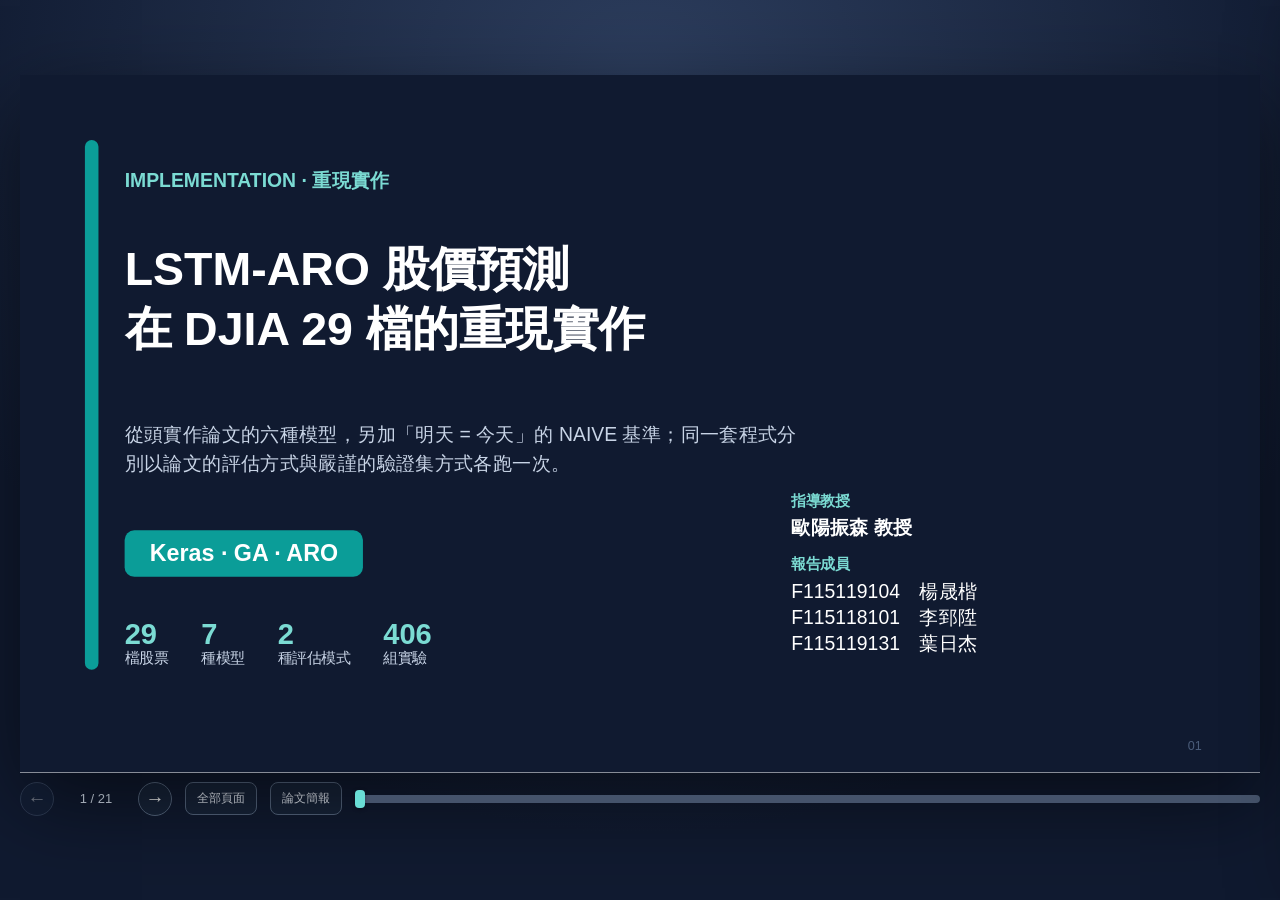
==== docs/implementation.html @ 8b48e70e "Add implementation documentation and link to results in index page - Created a new HTML file for the" ====
<!doctype html>
<html lang="zh-Hant">
<head>
  <meta charset="utf-8">
  <meta name="viewport" content="width=device-width, initial-scale=1">
  <meta name="theme-color" content="#101a30">
  <meta name="description" content="LSTM-ARO 論文在 DJIA 29 檔股票上的重現實作：程式、模型、兩種評估模式與結果。">
  <title>LSTM × ARO｜重現實作</title>
  <link rel="stylesheet" href="styles.css">
  <link rel="stylesheet" href="layout.css">
  <link rel="stylesheet" href="native-slides.css">
  <link rel="stylesheet" href="impl.css">
</head>
<body>
  <main class="workspace">
    <div class="presentation">
      <div class="slide-frame" id="slideFrame" tabindex="-1">
        <div id="slide" class="slide" role="group" aria-roledescription="投影片" aria-live="polite"></div>
        <div class="slide-loading" id="loading">載入簡報中…</div>
      </div>
      <div class="toolbar">
        <div class="pager"><button id="prevBtn" aria-label="上一頁" title="上一頁（←）">←</button><span id="pageLabel">1 / 21</span><button id="nextBtn" aria-label="下一頁" title="下一頁（→）">→</button><button id="overviewBtn" class="overview-trigger" type="button" title="顯示所有頁面">全部頁面</button><a class="overview-trigger" href="index.html" title="回到論文簡報" style="text-decoration:none">論文簡報</a></div>
        <div class="progress" id="progressTrack" role="slider" tabindex="0" aria-label="選擇投影片" aria-valuemin="1" aria-valuemax="21" aria-valuenow="1" title="點擊跳到指定頁面"><div id="progressBar"></div><span id="progressThumb"></span></div>
      </div>
    </div>
  </main>
  <div id="overlay" class="overlay" hidden></div>
  <aside id="drawer" class="drawer" aria-label="延伸教材" aria-hidden="true">
    <div class="drawer-head"><div><span class="eyebrow">LEARNING LAB</span><h2 id="drawerTitle">延伸教材</h2></div><button id="closeDrawer" aria-label="關閉延伸教材">×</button></div>
    <div class="drawer-tabs" role="tablist"><button data-tab="explain" class="active" role="tab" aria-selected="true">概念拆解</button><button data-tab="code" role="tab" aria-selected="false">程式碼</button><button data-tab="widget" role="tab" aria-selected="false">動態演算</button><button data-tab="source" role="tab" aria-selected="false">來源</button></div>
    <div id="drawerBody" class="drawer-body"></div>
  </aside>
  <div id="overview" class="overview" hidden><div class="overview-panel"><div class="overview-head"><h2>全部 21 頁</h2><button id="closeOverview" aria-label="關閉頁面總覽">×</button></div><div id="overviewGrid" class="overview-grid"></div></div></div>
  <script src="impl-code.js" defer></script>
  <script src="impl-glossary.js" defer></script>
  <script src="impl.js" defer></script>
</body>
</html>
---- docs/styles.css ----
:root{font-family:"Microsoft JhengHei","Noto Sans TC",Arial,sans-serif;color:#101a30;background:#101a30}*{box-sizing:border-box}body{margin:0;min-height:100vh}button,a{font:inherit}button{cursor:pointer}.topbar{height:64px;padding:0 2.2vw;display:flex;align-items:center;justify-content:space-between;background:#101a30;color:#fff}.brand{display:flex;align-items:center;gap:12px;font-size:16px;font-weight:750;letter-spacing:.02em}.brand small{display:block;color:#9fb0c8;font-size:11px;font-weight:500;margin-top:2px}.brand-mark{display:grid;place-items:center;background:#0b9d98;border-radius:9px;width:39px;height:39px;font-size:13px}.top-actions{display:flex;gap:8px}.top-actions button,.top-actions a{border:1px solid #35445d;background:transparent;color:#e8eef8;padding:8px 12px;border-radius:8px;text-decoration:none;font-size:12px}.top-actions button:hover,.top-actions a:hover{background:#22304b}.workspace{min-height:calc(100vh - 64px);display:grid;place-items:center;padding:16px 24px 22px;background:radial-gradient(circle at 50% 10%,#2c3d5d,#101a30 72%)}.presentation{width:min(100%,1500px)}.slide-frame{position:relative;width:100%;aspect-ratio:16/9;background:#fff;box-shadow:0 28px 80px #0008;overflow:hidden}.slide{width:1280px;height:720px;position:absolute;top:0;left:0;transform-origin:top left;overflow:hidden}.slide-item{position:absolute;white-space:pre-wrap;overflow:hidden}.slide-item.text{display:flex;flex-direction:column;justify-content:flex-start;line-height:1.28}.slide-item.text.center{justify-content:center}.slide-item.text.bottom{justify-content:flex-end}.slide-item .para{margin:0}.slide-item.interactive{cursor:pointer}.slide-item.interactive:hover{filter:none}.slide-item.interactive:focus-visible{outline:4px solid #f39a42;outline-offset:2px}.slide-item.selected{outline:3px solid #f39a42;outline-offset:3px}.slide-item img{display:block;width:100%;height:100%;object-fit:fill}.slide-loading{position:absolute;inset:0;display:grid;place-items:center;color:#60708a;background:#f8fafd}.slide-loading[hidden]{display:none}.toolbar{height:65px;display:flex;align-items:center;gap:18px;color:#d9e4f2}.pager{display:flex;align-items:center;gap:10px;white-space:nowrap}.pager button{width:36px;height:36px;border-radius:50%;border:1px solid #566780;background:#17243a;color:#fff;font-size:19px}.pager button:hover{background:#0b9d98}.pager button:disabled{opacity:.35;cursor:default}.pager span{min-width:68px;text-align:center;font-size:13px;font-variant-numeric:tabular-nums}.progress{height:4px;background:#45536b;flex:1;border-radius:10px;overflow:hidden}.progress div{height:100%;width:0;background:#0b9d98;transition:width .25s}.learn-button{border:0;background:#0b9d98;color:white;padding:10px 17px;border-radius:22px;font-weight:700;white-space:nowrap}.learn-button:hover{background:#0bb3ad}.hint{color:#9fb0c8;font-size:12px;margin:0 0 0 1px}.overlay{position:fixed;inset:0;background:#071224a8;z-index:10}.drawer{position:fixed;right:0;top:0;bottom:0;width:min(480px,100vw);background:#f7f9fc;z-index:11;box-shadow:-15px 0 70px #0004;transform:translateX(105%);transition:transform .24s;display:flex;flex-direction:column}.drawer.open{transform:translateX(0)}.drawer-head{padding:24px 26px 15px;display:flex;align-items:start;justify-content:space-between;background:#fff}.eyebrow{font-size:10px;letter-spacing:.16em;font-weight:800;color:#0b9d98}.drawer h2{font-size:23px;line-height:1.3;margin:7px 0 0}.drawer-head button,.overview-head button{background:transparent;border:0;color:#66758d;font-size:30px;line-height:1}.drawer-tabs{display:flex;background:#fff;border-bottom:1px solid #dfe6f0;padding:0 25px;gap:24px}.drawer-tabs button{padding:14px 0;border:0;border-bottom:3px solid transparent;background:transparent;color:#63728b;font-size:13px}.drawer-tabs button.active{border-color:#0b9d98;color:#0b726e;font-weight:800}.drawer-body{padding:24px 27px 45px;overflow:auto;font-size:15px;line-height:1.7}.drawer-body p{margin:0 0 16px}.drawer-body h3{margin:24px 0 10px;font-size:16px}.drawer-body ul{padding-left:1.3em}.drawer-body li{margin:7px 0}.quote{border-left:4px solid #0b9d98;padding:12px 15px;background:#e9f7f5;margin:16px 0}.chip{display:inline-block;padding:2px 9px;background:#e5edf7;border-radius:20px;color:#3c5576;font-size:12px;margin:0 5px 5px 0}.widget{padding:18px;border:1px solid #dce4ee;background:white;border-radius:12px;margin-bottom:14px}.widget label{display:block;font-size:13px;font-weight:700;margin:13px 0 5px}.widget input[type=range]{width:100%;accent-color:#0b9d98}.widget input[type=number],.widget select{width:100%;border:1px solid #c7d4e4;border-radius:7px;padding:9px;background:#fff;color:#101a30}.value{font-weight:800;color:#087e79}.metric-result{display:flex;justify-content:space-between;border-bottom:1px solid #e4e9f0;padding:8px 0}.mini-bars{display:grid;gap:9px;margin:15px 0}.mini-bar{display:grid;grid-template-columns:95px 1fr 28px;gap:9px;align-items:center;font-size:12px}.mini-bar i{display:block;height:14px;background:#0b9d98;border-radius:3px}.source-link{display:block;padding:12px 15px;border:1px solid #dce4ee;border-radius:8px;background:white;color:#0b726e;text-decoration:none;margin:8px 0}.overview{position:fixed;inset:0;background:#071224db;z-index:15;padding:5vh 4vw}.overview-panel{max-width:1100px;max-height:90vh;margin:auto;background:#f8fafd;border-radius:14px;padding:22px;overflow:auto}.overview-head{display:flex;justify-content:space-between;align-items:center}.overview-head h2{margin:0 0 18px}.overview-grid{display:grid;grid-template-columns:repeat(auto-fill,minmax(165px,1fr));gap:10px}.overview-grid button{text-align:left;border:1px solid #dce4ee;border-radius:8px;background:white;padding:13px;color:#101a30;min-height:87px}.overview-grid button:hover,.overview-grid button.current{border-color:#0b9d98;background:#e9f7f5}.overview-grid small{display:block;color:#0b9d98;font-weight:800;margin-bottom:5px}.overview-grid span{font-size:12px;line-height:1.45;display:block}@media(max-width:700px){.topbar{height:57px;padding:0 12px}.brand{font-size:13px}.brand-mark{width:32px;height:32px;font-size:11px}.top-actions a{display:none}.top-actions button{font-size:11px;padding:7px}.workspace{min-height:calc(100vh - 57px);padding:10px 8px 18px;align-content:start}.toolbar{gap:8px;height:55px}.pager{gap:4px}.pager button{height:30px;width:30px}.pager span{font-size:11px;min-width:53px}.learn-button{font-size:11px;padding:8px 10px}.hint{font-size:10px;line-height:1.5}.drawer-body{padding:18px}.drawer-head{padding:20px 18px 13px}.drawer-tabs{padding:0 18px}.overview{padding:2vh 2vw}.overview-panel{max-height:96vh}}
---- docs/layout.css ----
html,body{width:100%;height:100%;overflow:hidden}
.workspace{height:100dvh;min-height:0;display:flex;align-items:center;justify-content:center;padding:10px 20px;overflow:hidden}
.presentation{width:min(100%,1500px,calc((100dvh - 72px)*16/9));max-width:100%;min-width:0;display:flex;flex-direction:column}
.slide-frame{flex:none}
.slide-item.text{line-height:1.22}
.slide-item.interactive:hover{filter:none}
.slide-item .para{flex-shrink:0;overflow-wrap:anywhere}
.slide-connector{position:absolute;inset:0;width:1280px;height:720px;overflow:visible;pointer-events:none}
.slide-page-number{position:absolute;right:60px;bottom:19px;width:44px;text-align:right;color:#60708a;font-size:13px;line-height:1.2;pointer-events:none}
.slide-footnote{white-space:normal}
.toolbar{height:52px;flex:none}
.progress{min-width:0;position:relative;cursor:pointer;height:8px;overflow:visible;touch-action:none}
.progress div{border-radius:10px;pointer-events:none}
.progress span{position:absolute;top:50%;width:10px;height:18px;border-radius:4px;background:#69ddd5;border:none;transform:translate(-50%,-50%);box-shadow:0 1px 4px rgba(0,0,0,0.3);pointer-events:none}
.progress:focus-visible{outline:2px solid #fff;outline-offset:5px}
.pager{gap:8px}
.pager button:not(.overview-trigger){width:34px;height:34px}
.pager .overview-trigger{width:auto;height:auto;border:1px solid #566780;background:#17243a;color:#e8eef8;padding:7px 11px;border-radius:8px;font-size:12px;margin-left:5px}
.overview-trigger:hover{background:#0b9d98}
.drawer-body,.overview-panel{scrollbar-width:none}
.drawer-body::-webkit-scrollbar,.overview-panel::-webkit-scrollbar{display:none}
.lesson-box{background:#fff;border:1px solid #dce4ee;border-radius:14px;padding:18px;margin-bottom:16px}
.formula-display{background:#edf3fa;border-left:4px solid var(--formula-accent,#315fd1);border-radius:8px;padding:15px 16px;margin:0 0 18px;font-size:18px;line-height:1.75;color:var(--formula-accent,#315fd1);overflow-wrap:anywhere;font-variant-numeric:tabular-nums}
.formula-display small{display:block;color:var(--formula-accent,#315fd1);font-size:11px;font-weight:700;letter-spacing:.04em;margin-top:4px}
.formula-display em{color:#e0802a;font-style:normal;font-weight:700}
.formula-display strong{color:#0b9d98}
.formula-display b{color:#235dde;font-size:1.14em}
.formula-display .formula-param{color:var(--param-color);font-weight:800}
.formula-display .formula-sym{color:var(--param-color);font-weight:700;font-style:normal}
.widget .quote{color:#315fd1}
.learning-rate-formula,.cost-formula{color:var(--formula-accent,#315fd1);border-left-color:var(--formula-accent,#315fd1);background:#edf3ff}
.learning-rate-formula small,.cost-formula small{color:var(--formula-accent,#315fd1)}
.formula-flash{animation:formulaPulse .3s ease-out}
@keyframes formulaPulse{0%{background:#d7f5ed}100%{background:#edf3fa}}
.lesson-control{display:block;margin:15px 0;font-size:13px;color:#384b69;font-weight:700}
.lesson-control>span{display:flex;justify-content:space-between;gap:8px}
.lesson-control b{color:#0b8b85;font-variant-numeric:tabular-nums}
.lesson-control[data-parameter]{border-left:3px solid var(--param-color);padding-left:10px}
.lesson-control[data-parameter]>span{color:var(--param-color)}
.lesson-control input[type=range],.widget input[type=range]{-webkit-appearance:none;appearance:none;width:100%;height:6px;background:#d5e2f0;border-radius:3px;margin-top:8px;outline:none;cursor:pointer}
.lesson-control input[type=range]::-webkit-slider-thumb,.widget input[type=range]::-webkit-slider-thumb{-webkit-appearance:none;appearance:none;width:12px;height:20px;border-radius:4px;background:var(--param-color,#0b9d98);border:none;box-shadow:0 1px 4px rgba(0,0,0,0.25);cursor:ew-resize;transition:transform .1s,box-shadow .1s}
.lesson-control input[type=range]::-webkit-slider-thumb:hover,.widget input[type=range]::-webkit-slider-thumb:hover{transform:scale(1.08);box-shadow:0 2px 7px rgba(0,0,0,0.35)}
.lesson-control input[type=range]::-moz-range-thumb,.widget input[type=range]::-moz-range-thumb{width:12px;height:20px;border-radius:4px;background:var(--param-color,#0b9d98);border:none;box-shadow:0 1px 4px rgba(0,0,0,0.25);cursor:ew-resize}
.lesson-control select,.metric-grid input{width:100%;border:1px solid #c7d4e4;border-radius:7px;padding:8px;background:#fff;color:#101a30;margin-top:5px}
.lesson-control input:disabled{opacity:.35}
.lesson-note{font-size:12px;color:#697990;line-height:1.6;margin:13px 0 0!important}
.term-bars{display:grid;gap:10px;margin:14px 0}
.term-bars>div{display:grid;grid-template-columns:110px 1fr;align-items:center;gap:10px;font-size:12px;color:#52637c}
.term-bars i{height:12px;background:#0b9d98;border-radius:4px;min-width:2px;transition:width .25s}
.term-bars>div:first-child i{background:#e3974d}
.decision{border-radius:8px;padding:12px 14px;color:#fff;font-size:16px;font-weight:800;text-align:center;transition:background .2s;margin:12px 0}
.decision[data-mode=explore]{background:#2673d9}.decision[data-mode=exploit]{background:#0b9d98}
.architecture{display:flex;flex-direction:column;align-items:center;margin-bottom:22px}
.architecture-node{width:min(100%,280px);display:flex;justify-content:space-between;align-items:center;gap:10px;background:#eaf1fd;border:1px solid #a8c3f0;border-radius:9px;padding:9px 13px;font-size:14px}
.architecture-node:nth-of-type(4n){background:#e8f6f4;border-color:#9ed8d2}
.architecture-node span{color:#52637c;font-size:12px}
.architecture-arrow{line-height:1.25;color:#0b9d98;font-size:20px}
.architecture-meta{margin-top:12px;font-size:12px;color:#52637c;text-align:center}
.switch-line{display:block;font-size:13px;color:#384b69;margin:8px 0}.switch-line input{accent-color:#0b9d98}
.metric-grid{display:grid;grid-template-columns:1fr 1fr;gap:8px}.metric-grid label{font-size:12px;font-weight:700;color:#52637c}
.window-days{display:grid;grid-template-columns:repeat(10,1fr);gap:3px}.window-days span{background:#e5edf7;border-radius:4px;text-align:center;padding:5px 0;font-size:11px;color:#384b69}.window-arrow{text-align:center;color:#0b9d98;padding:11px;font-weight:700}.window-target{background:#ffe7ce;border-radius:8px;text-align:center;padding:12px;font-weight:750}
.try-formula{border:0;background:#0b9d98;color:#fff;border-radius:8px;padding:10px 14px;font-weight:700}
.drawer,.drawer.wide{width:min(650px,100vw)}
.lesson-box.has-chart{display:grid;grid-template-columns:minmax(0,1.15fr) minmax(245px,.85fr);gap:20px;align-items:start}
.lesson-box.has-chart>.lesson-note{grid-column:1/-1}
.lesson-stage{position:sticky;top:0;background:#fff;z-index:1;min-width:0}
.lesson-controls{min-width:0}
.lesson-stage .formula-display{font-size:16px;line-height:1.6}
.lesson-chart{margin:10px 0 6px;border:1px solid #e4eaf2;border-radius:10px;padding:8px;background:#fafcfe}
.lesson-chart svg{display:block;width:100%;height:auto}
.lesson-chart figcaption{font-size:11px;color:#60708a;text-align:center;line-height:1.45}
.result-heading{font-weight:800;color:#20314e;margin:6px 0 15px}
.result-bars{display:grid;gap:15px}
.result-bar{display:grid;grid-template-columns:100px 1fr 62px;align-items:center;gap:8px;font-size:12px}
.result-bar i{height:18px;border-radius:4px;background:#0b9d98;min-width:2px}
.result-bar:nth-child(2) i{background:#367af6}
.result-bar:nth-child(3) i{background:#f39a42}
.result-bar strong{text-align:right;font-variant-numeric:tabular-nums}
.paper-data-box{padding:20px}
.paper-toolbar{display:flex;gap:16px;align-items:end;flex-wrap:wrap;margin-bottom:18px}
.paper-toolbar label{display:grid;gap:6px;font-size:12px;font-weight:750;color:#52637c;min-width:160px}
.paper-toolbar select{border:1px solid #c7d4e4;border-radius:8px;padding:8px 10px;background:#fff;color:#101a30}
.paper-citation{font-size:13px;line-height:1.6;color:#52637c;margin-bottom:14px!important}
.paper-table-wrap{overflow-x:auto;scrollbar-width:none;border:1px solid #dce4ee;border-radius:9px}
.paper-table-wrap::-webkit-scrollbar{display:none}
.paper-table{width:100%;min-width:480px;border-collapse:collapse;font-size:12px;font-variant-numeric:tabular-nums}
.paper-table th,.paper-table td{text-align:right;padding:10px 9px;border-bottom:1px solid #e5eaf2;white-space:nowrap}
.paper-table th:first-child,.paper-table td:first-child{text-align:left}
.paper-table thead{background:#eaf1f8;color:#344862}
.paper-table tbody tr.active{background:#e6f7f4}
.paper-table tbody tr:last-child th,.paper-table tbody tr:last-child td{border-bottom:0}
.paper-delta{display:grid;gap:4px;background:#edf7f5;border-left:4px solid #0b9d98;border-radius:7px;padding:12px 14px;margin:16px 0;font-variant-numeric:tabular-nums}
.paper-delta span{font-weight:800;color:#0b726e}
.paper-delta small{color:#60708a;line-height:1.5}
.paper-fact-grid{display:grid;grid-template-columns:repeat(2,minmax(0,1fr));gap:9px;margin-top:16px}
.paper-fact-grid>div{display:grid;gap:3px;padding:11px 12px;background:#f2f6fb;border-radius:8px}
.paper-fact-grid small{font-size:11px;color:#60708a}
.paper-fact-grid strong{font-size:13px;color:#20314e}
.perturbation-annotation{position:absolute;left:88px;top:241px;width:1080px;text-align:center;border:0;background:transparent;color:#34557d;font-size:15px;font-weight:700;padding:3px 8px;cursor:pointer}
.perturbation-annotation:hover,.perturbation-annotation:focus-visible{color:#0b9d98;text-decoration:underline}
.formula-domain-note{position:absolute;min-height:24px;border:0;background:transparent;color:#34557d;text-align:center;font-size:var(--fs-secondary);font-weight:650;line-height:1.3;padding:2px 4px;cursor:pointer}
.formula-domain-note:hover,.formula-domain-note:focus-visible{color:#0b9d98;text-decoration:underline}
.equation-domain{font-size:.85em;font-weight:400;white-space:nowrap;margin-left:.5em;letter-spacing:0}
.slide-math sup{font-size:.62em;vertical-align:.75em;line-height:0}
.math-vector{display:inline-block;position:relative;font-style:italic;line-height:1;padding-top:.15em}
.math-vector::before{content:'→';position:absolute;left:0;right:0;top:-.5em;text-align:center;font-size:.58em;line-height:1;font-style:normal}
.formula-terms{margin:18px 0 22px}
.formula-terms h3{font-size:15px;margin:0 0 9px;color:#1b3051}
.formula-terms-scroll{overflow-x:auto;border:1px solid #dce4ee;border-radius:9px;scrollbar-width:none}
.formula-terms-scroll::-webkit-scrollbar{display:none}
.formula-terms table{width:100%;border-collapse:collapse;font-size:12px;line-height:1.5}
.formula-terms th,.formula-terms td{padding:9px 10px;border-bottom:1px solid #e4eaf2;text-align:left;vertical-align:top}
.formula-terms thead{background:#eaf1f8;color:#344862}
.formula-terms td:first-child{font-weight:800;color:#0b726e;min-width:105px;white-space:nowrap}
.formula-terms td:nth-child(2){min-width:125px}
.formula-terms tbody tr:last-child td{border-bottom:0}
.lr-explanation h3{margin:8px 0 12px;font-size:16px;color:#1b3051}
.lr-candidate-table{border:1px solid #dce4ee;border-radius:9px;overflow:hidden;margin:10px 0 20px}
.lr-candidate-table>div{display:grid;grid-template-columns:150px 1fr;gap:8px;padding:10px 12px;font-size:15px;line-height:1.5}
.lr-candidate-table>div+div{border-top:1px solid #dce4ee}
.lr-candidate-table strong{color:#0b726e}
.lr-candidate-table span{font-variant-numeric:tabular-nums}
.lr-evidence{padding:12px 14px;border-left:4px solid #c66817;background:#fff4e9;border-radius:6px;color:#513f2d}
.lr-option-grid{display:grid;gap:6px;margin-top:10px}
.lr-option{display:flex;justify-content:space-between;gap:8px;padding:7px 10px;border:1px solid #dce4ee;border-radius:7px;color:#52637c;font-size:15px;font-variant-numeric:tabular-nums}
.lr-option.active{border-color:#315fd1;background:#eaf1ff;color:#214cae}
.lr-option strong{font-size:16px}
@media(max-width:700px){.discrete-widget .lesson-stage{position:static}.lr-candidate-table>div{grid-template-columns:1fr}}
@media(max-width:700px){.drawer,.drawer.wide{width:100vw}.lesson-box.has-chart{display:block}.lesson-stage{position:sticky;top:-18px;padding:6px 0 10px;margin-bottom:18px;border-bottom:1px solid #e4eaf2}.lesson-box.builder-layout .lesson-stage{position:static}.lesson-stage .formula-display{font-size:14px}.lesson-chart{margin-top:5px}.lesson-chart svg{max-height:165px}}
@media(max-width:700px){.workspace{min-height:0;padding:8px;align-items:center}.presentation{width:min(100%,calc((100dvh - 61px)*16/9))}.toolbar{height:45px;gap:7px}.pager{gap:4px}.pager button:not(.overview-trigger){height:28px;width:28px;font-size:16px}.pager span{font-size:11px;min-width:50px}.pager .overview-trigger{font-size:10px;padding:6px;margin-left:2px}.learn-button{font-size:10px;padding:7px 8px}}
/* Specialized Slide Widget Styles */
.widget-card{background:#fff;border:1px solid #dce4ee;border-radius:10px;padding:14px;box-shadow:0 2px 6px #0000000a}
.dual-loop-container{display:flex;flex-direction:column;gap:8px;margin-bottom:16px}
.loop-box{padding:12px 14px;border-radius:10px;border:1.5px solid #dce4ee;background:#fff}
.loop-box.outer-loop{border-color:#7c48ad;background:#faf6ff}
.loop-box.inner-loop{border-color:#0b9d98;background:#f3faf9}
.loop-box p{margin:5px 0 0;font-size:13px;line-height:1.5;color:#384b69}
.loop-tag{display:inline-block;font-size:11px;font-weight:800;letter-spacing:.05em;padding:2px 8px;border-radius:12px;background:#fff;border:1px solid currentColor}
.outer-loop .loop-tag{color:#7c48ad}
.inner-loop .loop-tag{color:#0b726e}
.loop-arrow-down{text-align:center;font-size:12px;font-weight:700;color:#7c48ad}
.loop-arrow-up{text-align:center;font-size:12px;font-weight:700;color:#0b9d98}
.unroll-step-display{padding:10px;background:#f8fafd;border:1px solid #e4eaf2;border-radius:10px;margin-bottom:14px}

/* Learning Lab formula tables */
.formula-steps{margin:18px 0 22px}
.formula-steps h3{font-size:15px;margin:0 0 9px;color:#1b3051}
.formula-table-scroll{overflow-x:auto;border:1px solid #dce4ee;border-radius:11px}
.formula-steps table,.formula-terms table{width:100%;min-width:560px;border-collapse:collapse;font-size:16px;line-height:1.55}
.formula-steps th,.formula-steps td,.formula-terms th,.formula-terms td{padding:11px 12px;border-bottom:1px solid #e4eaf2;text-align:left;vertical-align:top}
.formula-steps thead,.formula-terms thead{background:#eaf1f8;color:#344862}
.formula-steps tbody tr:nth-child(even){background:#f8fafc}
.formula-steps td:first-child{min-width:100px;color:#2f59a2;font-weight:800}
.formula-steps td:nth-child(2){min-width:180px;color:#20314e;font-weight:750;font-variant-numeric:tabular-nums}
.formula-terms td:first-child{min-width:110px}
.formula-terms td:nth-child(2){min-width:155px}
.formula-steps tbody tr:last-child td,.formula-terms tbody tr:last-child td{border-bottom:0}

/* P2 Closed Loop Styling */
.takeaway-box{background:#f0f8f8;border-left:4px solid #0b9d98;padding:11px 13px;border-radius:8px;margin-bottom:12px;font-size:13px;line-height:1.5;color:#17294a}
.closed-loop-diagram{display:flex;flex-direction:column;gap:10px;margin:12px 0}
.loop-station{background:#fff;border:1.5px solid #dce4ee;border-radius:10px;padding:12px 14px;box-shadow:0 2px 6px #00000008;transition:all .2s}
.station-aro{border-left:5px solid #7c48ad}
.station-lstm{border-left:5px solid #0b9d98}
.loop-station.active-station{box-shadow:0 0 0 2px #0b9d98, 0 4px 12px #00000014}
.station-header{display:flex;align-items:center;gap:10px}
.station-icon{font-size:24px}
.station-header strong{display:block;font-size:14px;color:#101a30}
.station-header small{display:block;font-size:11px;color:#60708a}
.station-detail{margin-top:8px;padding-top:8px;border-top:1px dashed #e4eaf2;font-size:12px;color:#384b69}
.chip-val{display:inline-block;padding:1px 6px;background:#f0f4f9;border-radius:4px;font-size:11px;color:#0b726e}
.loop-flow{display:flex;align-items:center;justify-content:center;padding:2px 0}
.flow-pill{background:#faf6ff;color:#7c48ad;border:1px solid #d9c7f2;border-radius:20px;padding:5px 14px;font-size:12px;font-weight:750;display:inline-flex;align-items:center;gap:6px}
.flow-pill.return-pill{background:#f0f9f8;color:#0b726e;border-color:#a5dfdc}
.flow-pill.active-pill{transform:scale(1.05);box-shadow:0 0 8px currentColor}

/* P14 Architecture Presets & Table 6 */
.preset-buttons{display:flex;gap:6px;flex-wrap:wrap;margin-bottom:12px}
.preset-btn{background:#fff;border:1px solid #c7d4e4;border-radius:6px;padding:6px 10px;font-size:12px;cursor:pointer;color:#334e68;transition:all .15s}
.preset-btn.active{background:#0b9d98;color:#fff;border-color:#0b9d98;font-weight:750}

/* P15 Chromosome Block Styling */
.chromo-row{margin:10px 0}
.chromo-title{font-size:12px;font-weight:750;margin-bottom:5px;display:flex;justify-content:space-between;align-items:center}
.chromo-strip{display:flex;gap:4px;overflow-x:auto;padding-bottom:4px}
.gene-box{flex:1;min-width:55px;padding:6px 4px;border-radius:6px;text-align:center;font-size:11px;border:1.5px solid transparent;transition:all .18s}
.gene-box small{display:block;font-size:9px;opacity:.8;margin-bottom:2px}
.gene-box strong{font-size:12px;display:block}
.gene-parent-a{background:#e9f4ff;border-color:#a5cbfa;color:#184a8a}
.gene-parent-b{background:#f7eefe;border-color:#dfbff9;color:#5a1e8a}
.gene-child-a{background:#e9f4ff;border-color:#367af6;color:#184a8a}
.gene-child-b{background:#f7eefe;border-color:#9333ea;color:#5a1e8a}
.gene-mutated{background:#fff9db;border-color:#f59f00;color:#995b00}
.scissor-marker{text-align:center;color:#d85b61;font-weight:800;font-size:12px;padding:4px 0}
/* Step-length widget: chart scrolls with the content (not sticky) and never takes more than ~42% of the viewport */
.lesson-stage.step-stage{position:static;top:auto;padding:0;border-bottom:0}
.step-chart{margin:14px 0 16px}
.step-chart svg{max-height:42vh;margin:0 auto}
.step-chart figcaption{font-size:13px;margin-top:6px}
/* Glossary (slide 4 related-work terms) */
.term-glossary{margin:18px 0 6px}
.term-glossary h3{font-size:15px;margin:0 0 10px;color:#1b3051}
.term-glossary dl{margin:0;display:grid;gap:10px}
.term-glossary dl>div{border:1px solid #dce4ee;border-left:4px solid #0b9d98;border-radius:10px;padding:10px 14px;background:#fff}
.term-glossary dt{font-weight:800;color:#1b3051;font-size:16px;margin-bottom:4px}
.term-glossary dd{margin:0;font-size:15px;line-height:1.6;color:#344862}

/* Metrics compare widget (page 20): slider inputs + charts */
.metric-sliders{display:grid;gap:4px}
.metric-row{display:grid;grid-template-columns:58px minmax(0,1fr) minmax(0,1fr);gap:14px;align-items:center;background:#f6f9fc;border:1px solid #e4eaf2;border-radius:8px;padding:3px 10px}
.metric-row>strong{font-size:13px;color:#384b69;display:flex;align-items:center;gap:6px;white-space:nowrap}
.metric-row>strong i,.share-legend i{display:inline-block;width:9px;height:9px;border-radius:2px}
.metric-row .lesson-control{margin:0;display:flex;align-items:center;gap:8px;font-size:12px}
.metric-row .lesson-control>span{flex:none;gap:5px;white-space:nowrap}
.metric-row .lesson-control>span b{display:inline-block;min-width:3ch;text-align:right}
.metric-row .lesson-control input[type=range]{flex:1;min-width:0;margin-top:0}
.metric-actions{display:flex;gap:8px;margin:6px 0 0}
.metric-actions .try-formula{padding:4px 10px;font-size:12px}
.try-formula.ghost{background:#fff;color:#0b726e;box-shadow:inset 0 0 0 1px #0b9d98}
.metric-chart{margin:8px 0}
.metric-chart svg{max-height:34vh;margin:0 auto}
.metric-chart figcaption{font-size:12px;margin-top:6px}
.metric-chart figcaption b{font-weight:700}
.metric-tiles{display:grid;grid-template-columns:1fr 1fr;gap:10px}
.metric-tile{padding:10px 12px}
.metric-tile strong{font-size:13px}
.metric-tile .metric-value{font-size:20px;font-weight:800;font-variant-numeric:tabular-nums}
.metric-tile small{color:#60708a;font-variant-numeric:tabular-nums;overflow-wrap:anywhere}
.share-title{display:flex;justify-content:space-between;align-items:center;gap:8px;flex-wrap:wrap;font-size:12px;font-weight:700;color:#384b69;margin:2px 0 8px}
.share-legend{display:flex;gap:10px;font-weight:400;color:#60708a}
.share-legend span{display:flex;align-items:center;gap:4px}
.share-row{display:grid;grid-template-columns:44px minmax(0,1fr);gap:8px;align-items:center;margin:5px 0;font-size:12px;font-weight:700;color:#384b69}
.share-bar{display:flex;gap:2px;height:22px;border-radius:5px;overflow:hidden;background:#e8edf4}
.share-bar i{min-width:0;overflow:hidden;font-style:normal;color:#fff;font-size:11px;line-height:22px;text-align:center;transition:flex-grow .15s}
.share-bar i.empty{color:#60708a}
.scale-bar{display:flex;align-items:center;gap:8px;height:18px}
.scale-bar i{display:block;height:100%;min-width:2px;border-radius:4px;transition:width .15s}
.scale-bar em{font-style:normal;font-weight:400;color:#60708a;white-space:nowrap;font-variant-numeric:tabular-nums}
@media(max-width:700px){.metric-row{grid-template-columns:1fr 1fr}.metric-row>strong{grid-column:1/-1}}

/* Explain tab: per-slide key points */
.key-points{margin:14px 0 18px;padding:12px 16px;background:#f6f9fc;border:1px solid #e4eaf2;border-left:4px solid #0b9d98;border-radius:8px}
.key-points h3{margin:0 0 6px;font-size:13px;letter-spacing:.04em;color:#0b726e}
.key-points ul{margin:0;padding-left:1.2em}
.key-points li{margin:5px 0;font-size:14px;line-height:1.6;color:#27364f}

/* 步長／洞穴幅度／能量因子三張圖：兩個滑桿左右各半，按鈕獨立一列 */
.lesson-controls.pair-controls{display:grid;grid-template-columns:minmax(0,1fr) minmax(0,1fr);gap:0 24px;align-items:end}
.pair-controls .lesson-control{margin:12px 0}
.pair-controls .try-formula{grid-column:1/-1;justify-self:start;margin-top:4px}
---- docs/native-slides.css ----
/* ===== Type scale (px on the 1280×720 slide canvas) =====
   Every slide uses only these sizes. JSON-data slides are snapped to the same
   roles in app.js (TYPE / typeSize) — keep the two in sync.
   title     36  slide title
   heading   24  card / block heading
   body      20  main text, takeaway strips
   secondary 18  descriptions, subtitles, notes
   label     15  tags, chips, small diagram labels
   footnote  13  source line, page number
   Formulas, operators/arrows, big stat numbers and SVG diagrams keep their own size. */
.slide{--fs-title:36px;--fs-heading:24px;--fs-body:20px;--fs-secondary:18px;--fs-label:15px;--fs-footnote:13px}
.slide-top-rule{position:absolute;top:0;left:0;width:1280px;height:12px;border-radius:0 0 10px 10px;z-index:2}
.slide-top-rule.phase-one{background:#59317b}
.slide-top-rule.phase-two{background:#8b2d58}
.slide-top-rule.phase-three{background:#38602a}
.slide-section-label{position:absolute;top:31px;left:60px;margin:0;font-size: var(--fs-label);font-weight:750;letter-spacing:.05em;line-height:1.2;z-index:2}
.slide-section-label.phase-one{color:#59317b}
.slide-section-label.phase-two{color:#8b2d58}
.slide-section-label.phase-three{color:#38602a}
.slide-header-title{position:absolute;top:77px;left:60px;width:1160px;margin:0;font-size: var(--fs-title);line-height:1.15;font-weight:750;color:#101a30;z-index:2}
.native-lead{position:absolute;left:60px;top:142px;width:1160px;margin:0;color:#60708a;font-size: var(--fs-body);line-height:1.45}
.native-card{background:#fff;border:1.5px solid #dfe6f0;border-radius:16px;box-shadow:0 5px 15px #14284b0a;padding:17px 20px;color:#17243a;min-width:0}
.native-card h2{margin:0 0 8px;font-size: var(--fs-body);line-height:1.2;font-weight:750;color:#20314e}
.native-card p{margin:0;font-size: var(--fs-secondary);line-height:1.35;overflow-wrap:anywhere;font-variant-numeric:tabular-nums}
.native-card strong{display:block;margin-top:9px;font-size:25px}
.native-card.tone-red{border-left:6px solid #d85b61;background:#fff9f9}
.native-card.tone-green{border-left:6px solid #4c9b68;background:#f9fffa}
.native-card.tone-blue{border-left:6px solid #4777cb;background:#f9fbff}
.native-card.tone-purple{border-left:6px solid #8b62c6;background:#fcfaff}
.native-card.tone-gold{border-left:6px solid #c99a27;background:#fffdf5}
.native-search-grid{position:absolute;left:60px;top:166px;width:1160px;height:458px;display:grid;grid-template-columns:1fr 1fr;gap:18px}
.native-search-column{display:flex;flex-direction:column;justify-content:space-between;gap:10px;min-width:0}
.native-search-grid .native-card{flex:1;padding:12px 17px;border-left:5px solid #0b9d98}
.native-search-grid .native-card h2{font-size: var(--fs-secondary);margin-bottom:5px}
.native-search-grid .native-card p{font-size: var(--fs-secondary)}
.native-search-grid .native-search-column:last-child .native-card:last-child h2,
.native-search-grid .native-search-column:last-child .native-card:last-child p{font-size: var(--fs-body)}
.native-search-grid .native-card.interactive{cursor:pointer}
.native-search-grid .native-card.interactive:focus-visible{outline:3px solid #8b2d58;outline-offset:2px}
.native-structure{position:absolute;left:60px;top:637px;width:1160px;margin:0;color:#52637c;font-size: var(--fs-secondary);line-height:1.3}
.flow-arrow{display:inline-grid;place-items:center;color:#0b9d98;font-size:27px;font-weight:800;flex:none}
.cell-memory{position:absolute;left:60px;top:204px;width:1160px;display:flex;align-items:center;justify-content:space-between;gap:8px}
.flow-box{display:grid;place-items:center;text-align:center;padding:12px 13px;min-height:74px;border:2px solid #cbd7e6;border-radius:13px;background:#fff;color:#20314e;font-size: var(--fs-heading);font-weight:650;white-space:nowrap}
.flow-box.memory{border-color:#c99a27;background:#fff9df}
.flow-box.operation{min-width:93px}
.flow-box.output{border-color:#8b62c6;background:#f6efff}
/* P09：流程方塊與下方四張門卡片使用同一組顏色（紅 fₜ／綠 iₜ／藍 C̃ₜ／紫 oₜ） */
.flow-box.gate-forget{border-color:#d85b61;background:#fff9f9}
.flow-box.gate-write{border-color:transparent;background:linear-gradient(90deg,#f9fffa,#f9fbff) padding-box,linear-gradient(90deg,#4c9b68,#4777cb) border-box}
.flow-box.gate-output{border-color:#8b62c6;background:#fff}
.g-forget,.g-input,.g-cand,.g-output{font-style:normal}
.g-forget{color:#c2434a}.g-input{color:#2f7d4c}.g-cand{color:#2f5fb5}.g-output{color:#7448b4}
.flow-box small{display:block;font-size: var(--fs-label);color:#60708a;font-weight:500}
.cell-input{position:absolute;left:60px;top:313px;width:1160px;text-align:center;font-size: var(--fs-body);color:#52637c}
.cell-input strong{color:#20314e}
.cell-gates{position:absolute;left:60px;top:365px;width:1160px;display:grid;grid-template-columns:repeat(4,1fr);gap:13px}
.cell-gates .native-card{height:123px;padding:18px}
.cell-gates .native-card h2{font-size: var(--fs-secondary)}.cell-gates .native-card p{font-size: var(--fs-secondary)}
.native-formula{position:absolute;left:60px;top:515px;width:1160px;min-height:68px;display:flex;align-items:center;justify-content:center;gap:48px;border:1.5px solid #d8e4f1;border-radius:14px;background:#f8fafc;color:#17294a;font-size:24px;font-weight:700;padding:10px 24px}
.native-formula .formula-sep{color:#94a3b8;font-weight:400;font-size:22px}
.native-note{position:absolute;left:60px;top:610px;width:1160px;margin:0;font-size: var(--fs-secondary);line-height:1.45;color:#52637c;text-align:center}
.gate-table{position:absolute;left:60px;top:194px;width:1160px;display:grid;gap:12px}
.gate-row{display:grid;grid-template-columns:142px 145px 28px 76px 28px 75px 1fr;gap:11px;align-items:center;min-height:82px;padding:8px 16px;border:1.5px solid #dfe6f0;border-left:6px solid #0b9d98;border-radius:13px;background:#fff;color:#20314e}
.gate-row.tone-red{border-left-color:#d85b61}.gate-row.tone-green{border-left-color:#4c9b68}.gate-row.tone-blue{border-left-color:#4777cb}.gate-row.tone-purple{border-left-color:#8b62c6}
.gate-name{font-size: var(--fs-heading);font-weight:750}.gate-input,.gate-activation{border:1px solid #dfe6f0;border-radius:9px;background:#f5f8fc;padding:9px 7px;text-align:center;font-size: var(--fs-secondary)}.gate-activation{font-size: var(--fs-body)}
.gate-row strong{font-size:26px;text-align:center}.gate-row code{font:28px/1.35"Cambria Math",Georgia,serif;overflow-wrap:anywhere}
.gate-footnotes{position:absolute;left:60px;top:582px;width:1160px;display:flex;gap:18px}.gate-footnotes span{flex:1;padding:16px;border-radius:12px;background:#edf3fa;color:#40516c;font-size: var(--fs-secondary);text-align:center}
.calculation-steps{position:absolute;left:60px;top:220px;width:1160px;display:grid;grid-template-columns:1fr 35px 1fr 35px 1fr;gap:12px;align-items:center}
.calculation-steps .native-card{height:207px;display:flex;flex-direction:column;justify-content:center}.calculation-steps .native-card h2{font-size: var(--fs-heading)}.calculation-steps .native-card p{font-size:22px}
.calculation-output{position:absolute;left:60px;top:485px;width:1160px;display:flex;align-items:center;gap:11px;justify-content:space-between}.calculation-output div{padding:18px 15px;border:1.5px solid #dce4ee;border-radius:12px;background:#f5f8fc;font-size:22px;white-space:nowrap}.calculation-output .answer{border-color:#4777cb;background:#eaf1ff;font-weight:750}
.slide[data-number="9"] .native-note{top:615px}.slide[data-number="11"] .native-note{top:615px}
.native-source{position:absolute;left:60px;bottom:16px;margin:0;color:#60708a;font-size: var(--fs-footnote)}

/* P03: 雙層架構系統流程圖 */
.p03-system-flow {
  position: absolute;
  left: 60px;
  top: 155px;
  width: 1160px;
  height: 440px;
  display: grid;
  grid-template-columns: 340px 180px 340px 240px;
  gap: 16px;
  align-items: center;
}
.p03-card {
  background: #ffffff;
  border: 1.5px solid #dfe6f0;
  border-radius: 16px;
  box-shadow: 0 4px 14px rgba(20, 40, 75, 0.05);
  padding: 24px 22px;
  height: 380px;
  display: flex;
  flex-direction: column;
  justify-content: space-between;
}
.p03-card.aro { border-top: 6px solid #0b9d98; }
.p03-card.lstm { border-top: 6px solid #3c66b9; }
.p03-card.best { border-top: 6px solid #c99a27; background: #fffdf6; }
.p03-tag {
  display: inline-block;
  align-self: flex-start;
  font-size: var(--fs-label);
  font-weight: 750;
  padding: 4px 12px;
  border-radius: 20px;
}
.p03-tag.aro { background: #ddf7f2; color: #0b9d98; }
.p03-tag.lstm { background: #eaf1ff; color: #3c66b9; }
.p03-tag.best { background: #fef3c7; color: #b45309; }
.p03-card h3 {
  margin: 10px 0 8px;
  font-size: var(--fs-heading);
  font-weight: 750;
  color: #101a30;
}
.p03-card .p03-desc {
  font-size: var(--fs-body);
  line-height: 1.5;
  color: #202b42;
  margin: 0;
}
.p03-card .p03-sub {
  font-size: var(--fs-secondary);
  line-height: 1.45;
  color: #60708a;
  margin: 0;
}
.p03-bridge {
  display: flex;
  flex-direction: column;
  justify-content: space-between;
  align-items: center;
  height: 380px;
  padding: 16px 0;
}
.p03-arrow-box {
  width: 100%;
  padding: 14px 12px;
  text-align: center;
  position: relative;
  box-shadow: 0 4px 10px rgba(0, 0, 0, 0.06);
}
.p03-arrow-box.to-right {
  background: #0b9d98;
  color: #ffffff;
  clip-path: polygon(0% 0%, calc(100% - 18px) 0%, 100% 50%, calc(100% - 18px) 100%, 0% 100%);
  padding-right: 24px;
  padding-left: 12px;
}
.p03-arrow-box.to-right .p03-arrow-title {
  color: #ffffff;
  font-size: var(--fs-secondary);
  font-weight: 800;
}
.p03-arrow-box.to-right .p03-arrow-sub {
  color: #e6f7f5;
  font-size: var(--fs-label);
  font-weight: 500;
  margin-top: 2px;
}
.p03-arrow-box.to-left {
  background: #3c66b9;
  color: #ffffff;
  clip-path: polygon(18px 0%, 100% 0%, 100% 100%, 18px 100%, 0% 50%);
  padding-left: 24px;
  padding-right: 12px;
}
.p03-arrow-box.to-left .p03-arrow-title {
  color: #ffffff;
  font-size: var(--fs-secondary);
  font-weight: 800;
}
.p03-arrow-box.to-left .p03-arrow-sub {
  color: #eaf1ff;
  font-size: var(--fs-label);
  font-weight: 500;
  margin-top: 2px;
}
.p03-loop-badge {
  width: 95px;
  height: 95px;
  border-radius: 50%;
  border: 2px dashed #0b9d98;
  background: #ffffff;
  display: flex;
  flex-direction: column;
  align-items: center;
  justify-content: center;
  box-shadow: 0 4px 12px rgba(11, 157, 152, 0.12);
}
.p03-loop-badge .icon { font-size: 26px; }
.p03-loop-badge strong { font-size: var(--fs-label); color: #0b9d98; margin-top: 2px; }
.p03-bottom-strip {
  position: absolute;
  left: 60px;
  top: 610px;
  width: 1160px;
  background: #eaf3fc;
  border-radius: 12px;
  padding: 14px 24px;
  font-size: var(--fs-body);
  font-weight: 700;
  color: #0b9d98;
  text-align: center;
}

/* P05: 滑動視窗動態網格 */
.p05-sliding-window {
  position: absolute;
  left: 60px;
  top: 155px;
  width: 1160px;
  height: 500px;
  display: flex;
  flex-direction: column;
  justify-content: center;
  gap: 40px;
}
.p05-grid-card {
  background: #ffffff;
  border: 1.5px solid #dfe6f0;
  border-radius: 16px;
  box-shadow: 0 4px 14px rgba(20, 40, 75, 0.05);
  padding: 16px 20px;
}
.p05-table {
  width: 100%;
  display: flex;
  flex-direction: column;
  gap: 12px;
}
.p05-timeline-head {
  display: flex;
  align-items: center;
  gap: 6px;
  padding-bottom: 4px;
  border-bottom: 1.5px solid #e2e8f0;
  font-size: var(--fs-label);
  font-weight: 750;
  color: #60708a;
}
.p05-row {
  display: flex;
  align-items: center;
  gap: 6px;
}
.p05-lbl {
  width: 92px;
  font-size: var(--fs-secondary);
  font-weight: 750;
  color: #202b42;
  white-space: nowrap;
}
.p05-cell {
  width: 64px;
  height: 46px;
  display: grid;
  place-items: center;
  border-radius: 7px;
  font-size: var(--fs-secondary);
  font-weight: 750;
  transition: all 0.2s;
}
.p05-cell.ellipsis {
  width: 38px;
  border: none;
  background: transparent;
  color: #94a3b8;
  font-size: 19px;
}
.p05-cell.filled {
  background: #3c66b9;
  color: #ffffff;
  box-shadow: 0 2px 4px rgba(60, 102, 185, 0.2);
}
.p05-cell.target {
  background: #f39a42;
  color: #ffffff;
  box-shadow: 0 2px 6px rgba(243, 154, 66, 0.3);
  border: 2px solid #e07010;
  font-size: var(--fs-label);
}
.p05-cell.empty {
  background: #f8fafc;
  color: #cbd5e1;
  border: 1px dashed #cbd5e1;
}
.p05-target-desc {
  margin-left: 12px;
  font-size: var(--fs-secondary);
  font-weight: 750;
  color: #e07010;
  white-space: nowrap;
}
.p05-dots-row {
  display: flex;
  align-items: center;
  justify-content: center;
  gap: 12px;
  padding: 2px 0;
  font-size: var(--fs-secondary);
  font-weight: 750;
  color: #0b9d98;
}
.p05-meta-grid {
  display: grid;
  grid-template-columns: repeat(3, 1fr);
  gap: 16px;
}
.p05-meta-card {
  background: #ffffff;
  border: 1.5px solid #dfe6f0;
  border-radius: 14px;
  padding: 14px 18px;
  box-shadow: 0 3px 10px rgba(20, 40, 75, 0.04);
}
.p05-meta-card h4 {
  margin: 0 0 4px;
  font-size: var(--fs-heading);
  font-weight: 750;
  color: #101a30;
}
.p05-meta-card p {
  margin: 0;
  font-size: var(--fs-secondary);
  line-height: 1.45;
  color: #60708a;
}

/* P07: 類神經網路演進對比 */
.p07-architecture-comparison {
  position: absolute;
  left: 60px;
  top: 155px;
  width: 1160px;
  height: 440px;
  display: grid;
  grid-template-columns: repeat(3, 1fr);
  gap: 18px;
}
.p07-card {
  background: #ffffff;
  border: 1.5px solid #dfe6f0;
  border-radius: 16px;
  box-shadow: 0 4px 14px rgba(20, 40, 75, 0.05);
  padding: 22px 20px;
  display: flex;
  flex-direction: column;
  justify-content: space-between;
}
.p07-card.ann { border-top: 6px solid #3c66b9; }
.p07-card.rnn { border-top: 6px solid #6366f1; }
.p07-card.lstm { border-top: 6px solid #0b9d98; background: #fbfffe; }
.p07-head {
  display: flex;
  align-items: baseline;
  justify-content: space-between;
  margin-bottom: 6px;
}
.p07-card h3 {
  margin: 0;
  font-size: var(--fs-heading);
  font-weight: 800;
  color: #101a30;
}
.p07-sub {
  font-size: var(--fs-secondary);
  font-weight: 600;
  color: #60708a;
}
.p07-diagram-wrap {
  height: 120px;
  background: #f8fafc;
  border-radius: 12px;
  border: 1px solid #e2e8f0;
  display: flex;
  align-items: center;
  justify-content: center;
  margin: 8px 0 12px;
}
.p07-main-trait {
  font-size: var(--fs-body);
  font-weight: 750;
  color: #202b42;
  margin-bottom: 6px;
  line-height: 1.35;
}
.p07-detail {
  font-size: var(--fs-secondary);
  line-height: 1.45;
  color: #60708a;
  margin: 0;
}
.p07-badge-status {
  margin-top: 12px;
  font-size: var(--fs-label);
  font-weight: 750;
  padding: 8px 12px;
  border-radius: 8px;
  text-align: center;
}
.p07-badge-status.bad { background: #fee2e2; color: #991b1b; }
.p07-badge-status.fair { background: #fef3c7; color: #92400e; }
.p07-badge-status.good { background: #dcfce7; color: #166534; }
.p07-strip {
  position: absolute;
  left: 60px;
  top: 610px;
  width: 1160px;
  background: #eaf3fc;
  border-radius: 12px;
  padding: 14px 24px;
  font-size: var(--fs-body);
  font-weight: 700;
  color: #202b42;
  text-align: center;
}
.p07-strip strong { color: #0b9d98; }

/* P08: 雙軌記憶高速公路 */
.p08-memory-highway {
  position: absolute;
  left: 60px;
  top: 155px;
  width: 1160px;
  height: 440px;
  display: flex;
  flex-direction: column;
  justify-content: space-between;
}
.p08-lane {
  background: #ffffff;
  border: 1.5px solid #dfe6f0;
  border-radius: 16px;
  box-shadow: 0 4px 14px rgba(20, 40, 75, 0.05);
  padding: 18px 24px;
}
.p08-lane.cell { border-left: 6px solid #c99a27; }
.p08-lane.hidden { border-left: 6px solid #8b62c6; }
.p08-lane-title {
  display: flex;
  align-items: center;
  justify-content: space-between;
  margin-bottom: 10px;
}
.p08-lane-title strong {
  font-size: var(--fs-heading);
  font-weight: 800;
  color: #101a30;
}
.p08-lane-title span {
  font-size: var(--fs-secondary);
  font-weight: 600;
  color: #60708a;
}
.p08-track {
  display: flex;
  align-items: center;
  justify-content: space-between;
  gap: 12px;
  background: #f8fafc;
  border-radius: 12px;
  padding: 12px 18px;
}
.p08-box {
  background: #ffffff;
  border: 1.5px solid #cbd5e1;
  border-radius: 10px;
  padding: 10px 14px;
  font-size: var(--fs-secondary);
  font-weight: 750;
  color: #202b42;
  text-align: center;
  white-space: nowrap;
}
.p08-box.memory { border-color: #c99a27; background: #fff9df; color: #946c00; }
.p08-box.op { min-width: 140px; }
.p08-box.op small { display: block; font-size: var(--fs-label); color: #60708a; font-weight: 500; }
.p08-box.output { border-color: #8b62c6; background: #f6efff; color: #6d28d9; }
.p08-box.input { border-color: #3c66b9; background: #eaf1ff; color: #3c66b9; }
.p08-note {
  margin-top: 8px;
  font-size: var(--fs-secondary);
  font-weight: 700;
  color: #0b9d98;
}
.p08-bottom-card {
  background: #f1f6fd;
  border-radius: 12px;
  padding: 14px 24px;
  display: flex;
  justify-content: space-between;
  gap: 20px;
  font-size: var(--fs-secondary);
  color: #202b42;
}
.p08-bottom-card div { flex: 1; line-height: 1.45; }
.p08-bottom-card strong { color: #101a30; font-size: var(--fs-secondary); }

/* P11: 原始公式顯式呈現 */
.p11-formula-card {
  position: absolute;
  left: 60px;
  top: 180px;
  width: 1160px;
  background: #f1f6fd;
  border: 2px solid #3c66b9;
  border-radius: 14px;
  padding: 14px 24px;
  display: flex;
  align-items: center;
  justify-content: center;
  gap: 40px;
  font-size: 24px;
  font-weight: 800;
  color: #000000;
}
.p11-formula-card .sep { color: #94a3b8; font-weight: 400; font-size: 22px; }
.f-red { color: #d85b61 !important; font-weight: 800; }
.f-green { color: #2e7d32 !important; font-weight: 800; }
.f-gold { color: #c99a27 !important; font-weight: 800; }
.f-purple { color: #8b62c6 !important; font-weight: 800; }
.f-blue { color: #1e40af !important; font-weight: 800; }
.p11-steps {
  position: absolute;
  left: 60px;
  top: 255px;
  width: 1160px;
  display: grid;
  grid-template-columns: 1fr 40px 1fr 40px 1fr;
  gap: 12px;
  align-items: center;
}
.calc-operator {
  font-size: 38px;
  font-weight: 850;
  color: #000000;
  display: grid;
  place-items: center;
  line-height: 1;
}
.calc-operator.plus { color: #000000; font-size: 42px; }
.calc-operator.equals { color: #000000; font-size: 42px; }
.calc-operator.times { color: #000000; font-size: 34px; }
.p11-step-card {
  background: #ffffff;
  border: 1.5px solid #dfe6f0;
  border-radius: 16px;
  box-shadow: 0 4px 14px rgba(20, 40, 75, 0.05);
  padding: 18px 20px;
  height: 190px;
  display: flex;
  flex-direction: column;
  justify-content: space-between;
}
.p11-step-card.tone-red { border-left: 6px solid #d85b61; }
.p11-step-card.tone-green { border-left: 6px solid #4c9b68; }
.p11-step-card.tone-gold { border-left: 6px solid #c99a27; }
.p11-step-card h3 {
  margin: 0;
  font-size: var(--fs-body);
  font-weight: 750;
  color: #20314e;
}
.p11-step-formula {
  font-size: 24px;
  font-weight: 800;
  color: #60708a;
  font-family: "Cambria Math", Georgia, serif;
}
.p11-step-calc {
  font-size: 24px;
  font-weight: 800;
  color: #101a30;
}
.p11-output {
  position: absolute;
  left: 60px;
  top: 485px;
  width: 1160px;
  display: flex;
  align-items: center;
  justify-content: space-between;
  gap: 12px;
}
.p11-out-box {
  padding: 14px 18px;
  border: 1.5px solid #dce4ee;
  border-radius: 12px;
  background: #f5f8fc;
  font-size: var(--fs-body);
  font-weight: 700;
  white-space: nowrap;
}
.p11-out-box.ans {
  border-color: #3c66b9;
  background: #eaf1ff;
  color: #1e40af;
  font-weight: 850;
  font-size: 23px;
}

/* P38: 執行摘要結論 */
.p38-executive-conclusions {
  position: absolute;
  left: 60px;
  top: 155px;
  width: 1160px;
  height: 440px;
  display: flex;
  flex-direction: column;
  justify-content: space-between;
}
.p38-grid {
  display: grid;
  grid-template-columns: 1fr 1fr;
  gap: 18px;
}
.p38-card {
  background: #ffffff;
  border: 1.5px solid #dfe6f0;
  border-radius: 16px;
  box-shadow: 0 4px 14px rgba(20, 40, 75, 0.05);
  padding: 20px 24px;
  display: flex;
  flex-direction: column;
  justify-content: space-between;
  min-height: 175px;
}
.p38-card.tone-teal { border-left: 6px solid #0b9d98; }
.p38-card.tone-blue { border-left: 6px solid #3c66b9; }
.p38-card.tone-gold { border-left: 6px solid #c99a27; }
.p38-card.tone-purple { border-left: 6px solid #8b62c6; }
.p38-header {
  display: flex;
  align-items: center;
  gap: 12px;
  margin-bottom: 8px;
}
.p38-tag {
  font-size: var(--fs-label);
  font-weight: 750;
  padding: 3px 10px;
  border-radius: 6px;
}
.tone-teal .p38-tag { background: #ddf7f2; color: #0b9d98; }
.tone-blue .p38-tag { background: #eaf1ff; color: #3c66b9; }
.tone-gold .p38-tag { background: #fef3c7; color: #b45309; }
.tone-purple .p38-tag { background: #f6efff; color: #8b62c6; }
.p38-header h3 {
  margin: 0;
  font-size: var(--fs-heading);
  font-weight: 750;
  color: #101a30;
}
.p38-card p {
  margin: 0;
  font-size: var(--fs-secondary);
  line-height: 1.5;
  color: #202b42;
}
.p38-strip {
  background: #ddf7f2;
  border-radius: 12px;
  padding: 14px 24px;
  font-size: var(--fs-body);
  font-weight: 750;
  color: #0b9d98;
  text-align: center;
}

/* P12: 沿時間重複使用同一個 LSTM Cell */
.p12-time-unrolling {
  position: absolute;
  left: 60px;
  top: 185px;
  width: 1160px;
}
.p12-diagram {
  height: 340px;
  padding: 32px 30px 28px;
  background: #fff;
  border: 1.5px solid #dfe6f0;
  border-radius: 16px;
  box-shadow: 0 4px 14px rgba(20, 40, 75, .05);
}
.p12-shared-label {
  width: fit-content;
  margin: 0 auto 27px;
  padding: 9px 24px;
  border-radius: 24px;
  background: #eaf1ff;
  color: #2f59a2;
  font-size: var(--fs-body);
  font-weight: 750;
}
.p12-chain {
  display: flex;
  align-items: center;
  justify-content: space-between;
}
.p12-step {
  width: 174px;
  display: flex;
  flex-direction: column;
  align-items: center;
  gap: 8px;
  flex: none;
}
.p12-step-tag {
  color: #52637c;
  font-size: var(--fs-secondary);
  font-weight: 750;
}
.p12-input-box {
  width: 146px;
  padding: 8px;
  border: 1.5px solid #e9c971;
  border-radius: 10px;
  background: #fffdf5;
  color: #935c0c;
  text-align: center;
  font-size: var(--fs-body);
  font-weight: 750;
}
.p12-input-arrow {
  color: #c99a27;
  font-size: 24px;
  font-weight: 800;
  line-height: 1;
}
.p12-cell-box {
  width: 168px;
  padding: 16px 8px;
  border: 2px solid #3c66b9;
  border-radius: 13px;
  background: #f0f7ff;
  color: #20314e;
  text-align: center;
  font-size: var(--fs-heading);
  font-weight: 800;
}
.p12-state {
  color: #52637c;
  font-size: var(--fs-secondary);
  font-weight: 650;
  white-space: nowrap;
}
.p12-flow-bridge {
  align-self: center;
  margin-top: 24px;
  color: #3c66b9;
  text-align: center;
  flex: none;
}
.p12-flow-bridge span {
  display: block;
  font-size: 33px;
  line-height: 1;
  font-weight: 800;
}
.p12-flow-bridge small {
  display: block;
  margin-top: 7px;
  color: #60708a;
  font-size: var(--fs-label);
  white-space: nowrap;
}
.p12-ellipsis span { letter-spacing: 3px; }
.p12-pred-block {
  width: 164px;
  min-height: 128px;
  margin-top: 24px;
  border: 2px solid #0b9d98;
  border-radius: 13px;
  background: #eefbf9;
  color: #0b726e;
  display: flex;
  flex-direction: column;
  align-items: center;
  justify-content: center;
  gap: 7px;
  text-align: center;
}
.p12-pred-block span { font-size: var(--fs-secondary); font-weight: 750; }
.p12-pred-block strong { font-size: 31px; }
.p12-bottom-banner {
  display: flex;
  align-items: center;
  justify-content: center;
  margin-top: 26px;
  min-height: 76px;
  padding: 15px 22px;
  border-radius: 12px;
  background: #eaf3fc;
  color: #20314e;
  font-size: var(--fs-body);
  font-weight: 700;
}

/* Global Interactive & Hand Cursor Pointer */
.interactive,
.interactive *,
.slide-item.interactive,
.slide-item.interactive * {
  cursor: pointer !important;
}

.interactive:focus-visible {
  outline: 3px solid #f39a42;
  outline-offset: 2px;
}

.interactive:hover,
.interactive *:hover,
.slide-item.interactive:hover,
.slide-item.interactive *:hover {
  filter: none !important;
  box-shadow: inherit;
  transform: none !important;
}


/* P27: 四項指標勝出檔數 */
.p27-board{position:absolute;left:60px;top:160px;width:1160px;display:flex;flex-direction:column;gap:22px}
.p27-table{width:100%;border-collapse:separate;border-spacing:0;background:#fff;border:1.5px solid #dfe6f0;border-radius:16px;overflow:hidden;box-shadow:0 4px 14px rgba(20,40,75,.05)}
.p27-table th,.p27-table td{padding:14px 12px;text-align:center;border-bottom:1px solid #e8edf4}
.p27-table tbody tr:last-child th,.p27-table tbody tr:last-child td{border-bottom:0}
.p27-table thead th{background:#f3f6fa;color:#344862;font-size:var(--fs-secondary);font-weight:750}
.p27-table tbody th{text-align:left;padding-left:26px;width:210px}
.p27-table tbody th strong{display:block;font-size:var(--fs-heading);color:#101a30}
.p27-table tbody th small{display:block;font-size:var(--fs-label);color:#60708a;font-weight:600;margin-top:2px}
.p27-table td{font-size:var(--fs-heading);font-weight:750;color:#3c66b9;font-variant-numeric:tabular-nums}
.p27-table td.is-zero{color:#b4bfcd;font-weight:600}
.p27-table .is-aro{background:#e9f8f5;color:#0b8c87}
.p27-table thead th.is-aro{background:#d4f2ec;color:#0b726e}
.p27-note{margin:0;font-size:var(--fs-secondary);color:#60708a;text-align:center}
.p27-strip{background:#ddf7f2;border-radius:12px;padding:14px 24px;font-size:var(--fs-body);font-weight:750;color:#0b8c87;text-align:center}

/* P17: 繞路覓食符號表 */
.p17-terms{position:absolute;left:64px;top:280px;width:1152px;display:grid;grid-template-columns:1fr 1fr;gap:8px 14px}
.p17-term{display:flex;align-items:center;gap:14px;min-height:50px;padding:6px 16px;background:#fff;border:1.5px solid #dfe6f0;border-radius:12px}
.p17-sym{flex:none;width:96px;font-size:var(--fs-body);font-weight:750;color:#3c66b9;font-family:"Cambria Math","Times New Roman",serif}
.p17-text{font-size:var(--fs-secondary);line-height:1.35;color:#202b42}

/* P07 (slide 9)：LSTM cell 輸送帶圖解 */
.p09-cell{position:absolute;left:60px;top:188px;width:1160px;height:390px}
.p09-cell svg{display:block;width:100%;height:100%;overflow:visible;font-family:inherit}
.p09-cell g[data-step]{cursor:pointer;transition:opacity .25s}
.p09-cell[data-step="1"] g.p09-s2,.p09-cell[data-step="1"] g.p09-s3,
.p09-cell[data-step="2"] g.p09-s1,.p09-cell[data-step="2"] g.p09-s3,
.p09-cell[data-step="3"] g.p09-s1,.p09-cell[data-step="3"] g.p09-s2{opacity:.16}
.p09-cap{font-size:15px;fill:#60708a}
.p09-t1{font-size:18px;font-weight:700;fill:#20314e}
.p09-t2{font-size:14px;fill:#52637c}
.p09-sub{font-size:12px}
.p09-mem{fill:#fff9df;stroke:#c99a27;stroke-width:2}
.p09-short{fill:#f6efff;stroke:#8b62c6;stroke-width:2}
.p09-in{fill:#eef6ff;stroke:#4777cb;stroke-width:2}
.p09-belt{fill:none;stroke:#c99a27;stroke-width:7;stroke-linecap:round}
.p09-bus{fill:none;stroke:#94a3b8;stroke-width:3}
.p09-tap{fill:none;stroke:#94a3b8;stroke-width:2;stroke-dasharray:5 4}
.p09-link{fill:none;stroke:#64748b;stroke-width:2.2}
.p09-pill{fill:#fff;stroke:#94a3b8;stroke-width:1.5}
.p09-gate{stroke-width:2}
.p09-gate.forget{fill:#fff4f4;stroke:#d85b61}.p09-gate.input{fill:#f2fbf5;stroke:#4c9b68}
.p09-gate.cand{fill:#f2f6ff;stroke:#4777cb}.p09-gate.output{fill:#f8f3ff;stroke:#8b62c6}
.p09-op{fill:#fff;stroke-width:2.5}.p09-opt{font-size:22px;font-weight:800;fill:#20314e}
.p09-op.forget,.p09-badge.forget{stroke:#d85b61}.p09-op.input,.p09-badge.input{stroke:#4c9b68}.p09-op.output,.p09-badge.output{stroke:#8b62c6}
.p09-badge{stroke-width:0}.p09-badge.forget{fill:#d85b61}.p09-badge.input{fill:#4c9b68}.p09-badge.output{fill:#8b62c6}
.p09-badget{font-size:14px;font-weight:800;fill:#fff}
.p09-steps{position:absolute;left:60px;top:596px;width:1160px;display:flex;align-items:center;gap:16px}
.p09-buttons{display:flex;gap:8px;flex:none}
.p09-buttons button{font:inherit;font-size:var(--fs-label);font-weight:700;padding:8px 14px;border-radius:999px;border:1.5px solid #cbd7e6;background:#fff;color:#334155;cursor:pointer}
.p09-buttons button.active{background:#20314e;border-color:#20314e;color:#fff}
.p09-explain{flex:1;min-height:58px;display:flex;align-items:center;justify-content:center;padding:6px 18px;border:1.5px solid #d8e4f1;border-radius:14px;background:#f8fafc;color:#17294a;font-size:var(--fs-body);font-weight:600;text-align:center}
.p09-explain b{font-weight:800;margin-left:6px}
.p09-explain .formula-sep{color:#94a3b8;font-weight:400;margin:0 18px}
---- docs/impl.css ----
/* 實作簡報（implementation.html）專用樣式。外框、工具列、進度條、Learning Lab 抽屜沿用 styles.css / layout.css / native-slides.css。
   所有尺寸都是 1280×720 畫布上的 px。 */
.impl-body{position:absolute;left:60px;top:150px;width:1160px;height:520px}
.impl-body.tall{top:132px;height:540px}
.impl-rule{position:absolute;left:60px;top:684px;width:1160px;height:1.5px;background:#dfe6f0}
.impl-source{position:absolute;left:60px;bottom:14px;margin:0;color:#60708a;font-size:var(--fs-footnote)}
.impl-lead{margin:0 0 16px;color:#60708a;font-size:var(--fs-secondary);line-height:1.45}
.row{display:flex;gap:18px;min-width:0}
.col{display:flex;flex-direction:column;gap:14px;min-width:0}
.grid2{display:grid;grid-template-columns:1fr 1fr;gap:18px}
.grid3{display:grid;grid-template-columns:repeat(3,1fr);gap:18px}
.grid4{display:grid;grid-template-columns:repeat(4,1fr);gap:16px}
.f1{flex:1}.f2{flex:2}.f13{flex:1.3}.f15{flex:1.5}
.native-card.interactive,.seq.interactive,.code-panel.interactive,.impl-table.interactive,.impl-chart.interactive,.impl-strip.interactive{cursor:pointer}
.native-card.interactive:hover,.seq.interactive:hover,.code-panel.interactive:hover,.impl-table.interactive:hover,.impl-chart.interactive:hover,.impl-strip.interactive:hover{box-shadow:0 0 0 3px #0b9d9833}
.interactive:focus-visible{outline:3px solid #f39a42;outline-offset:2px}
.native-card .tag{display:inline-block;font-size:var(--fs-label);font-weight:750;padding:2px 10px;border-radius:20px;background:#e9f7f5;color:#087e79;margin-bottom:8px}
.native-card .tag.red{background:#fdeeee;color:#c2434a}.native-card .tag.gold{background:#fff5dc;color:#9a7414}
.native-card .tag.blue{background:#ebf1fc;color:#2f5fb5}.native-card .tag.purple{background:#f3edfb;color:#7448b4}
.native-card p+p{margin-top:6px}
.native-card .stat{display:block;font-size:44px;font-weight:800;line-height:1.1;color:#087e79;margin:2px 0 6px;font-variant-numeric:tabular-nums}
.native-card .stat.red{color:#c2434a}.native-card .stat.gold{color:#9a7414}
.native-card ul{margin:0;padding-left:1.15em;font-size:var(--fs-secondary);line-height:1.4}
.native-card li{margin:3px 0}
.impl-strip{background:#e9f7f5;border-radius:12px;padding:12px 18px;color:#087e79;font-size:var(--fs-body);font-weight:700;line-height:1.4;text-align:center}
.impl-strip.gold{background:#fff5dc;color:#8a6610}.impl-strip.red{background:#fdeeee;color:#b23a40}
.impl-strip.left{text-align:left;font-weight:500;color:#20314e}

/* 程式碼面板 */
.code-panel{background:#101a30;border-radius:14px;padding:14px 18px 12px;color:#dbe5f3;min-width:0;overflow:hidden;position:relative}
.code-panel .code-name{display:flex;justify-content:space-between;align-items:center;font-size:var(--fs-label);color:#7bdbd3;font-weight:750;margin-bottom:8px;letter-spacing:.02em}
.code-panel .code-name small{color:#8a9bb5;font-weight:500;font-size:13px}
.code-panel pre,.drawer-code pre{margin:0;font-family:Consolas,"Cascadia Mono","SFMono-Regular",Menlo,monospace;font-size:13.5px;line-height:1.5;white-space:pre;tab-size:4}
.code-panel pre{overflow:hidden}
.tok-k{color:#ff9fb8}.tok-s{color:#a5e3a0}.tok-c{color:#8a9bb5;font-style:italic}.tok-n{color:#f8c57a}.tok-f{color:#8ecbff}.tok-b{color:#c7b0ff}
.code-panel mark,.drawer-code mark{background:#0b9d9840;color:inherit;border-radius:3px;padding:0 2px}

/* 抽屜內的完整程式碼 */
.drawer-code{background:#101a30;color:#dbe5f3;border-radius:10px;padding:14px 16px;overflow:auto;margin:0 0 16px;max-height:none}
.drawer-code pre{font-size:13px}
.drawer-code-title{display:flex;justify-content:space-between;align-items:baseline;margin:18px 0 8px;font-size:14px;font-weight:800;color:#20314e}
.drawer-code-title:first-child{margin-top:0}
.drawer-code-title small{font-weight:500;color:#60708a}
.drawer-body table{border-collapse:collapse;width:100%;font-size:13.5px;margin:0 0 16px}
.drawer-body th,.drawer-body td{border-bottom:1px solid #e1e8f1;padding:6px 8px;text-align:left}
.drawer-body th{background:#eef3f9}
.drawer-body code{font-family:Consolas,"Cascadia Mono",monospace;background:#e9eef6;border-radius:4px;padding:1px 5px;font-size:.9em}
.drawer-body .drawer-code code{background:none;padding:0}

/* 模型層序列 */
.seq{display:flex;align-items:center;gap:8px;background:#fff;border:1.5px solid #dfe6f0;border-radius:14px;padding:12px 16px;min-width:0}
.seq-name{width:118px;flex:none;font-size:var(--fs-heading);font-weight:800;color:#20314e;line-height:1.1}
.seq-name small{display:block;font-size:13px;font-weight:500;color:#60708a;margin-top:4px}
.layer{flex:none;display:grid;place-items:center;text-align:center;min-width:92px;padding:7px 10px;border:2px solid #cbd7e6;border-radius:11px;background:#fff;color:#20314e;font-size:var(--fs-label);font-weight:750;line-height:1.2}
.layer small{display:block;font-size:12px;font-weight:500;color:#60708a;margin-top:2px;font-family:Consolas,monospace}
.layer.in{border-color:#94a3b8;background:#f4f7fb}
.layer.lstm{border-color:#4777cb;background:#f2f6ff;color:#2f5fb5}
.layer.dense{border-color:#c99a27;background:#fffbea;color:#8a6610}
.layer.drop{border-color:#b3bfcf;background:#f8fafc;color:#60708a;border-style:dashed}
.layer.flat{border-color:#94a3b8;background:#fff}
.layer.out{border-color:#4c9b68;background:#f1fbf4;color:#2f7d4c}
.layer.naive{border-color:#8b62c6;background:#f6efff;color:#7448b4}
.seq .arr{color:#0b9d98;font-weight:800;font-size:18px;flex:none}
.seq .params{margin-left:auto;flex:none;text-align:right;font-size:13px;color:#60708a;line-height:1.3}
.seq .params b{display:block;font-size:var(--fs-secondary);color:#20314e;font-variant-numeric:tabular-nums}
.seq.search{border-color:#0b9d98;background:#f4fbfa}

/* 表格 */
.impl-table{background:#fff;border:1.5px solid #dfe6f0;border-radius:14px;overflow:hidden}
.impl-table table{border-collapse:collapse;width:100%;font-size:var(--fs-secondary);line-height:1.3}
.impl-table th,.impl-table td{padding:9px 14px;border-bottom:1px solid #e6ecf4;text-align:left;vertical-align:middle}
.impl-table th{background:#eef3f9;color:#20314e;font-size:var(--fs-label);font-weight:800}
.impl-table tr:last-child td{border-bottom:0}
.impl-table td.r,.impl-table th.r{text-align:right;font-variant-numeric:tabular-nums}
.impl-table tr.hl td{background:#e9f7f5;font-weight:700}
.impl-table .good{color:#087e79;font-weight:800}.impl-table .bad{color:#c2434a;font-weight:800}
.impl-table.compact table{font-size:var(--fs-label)}
.impl-table.compact th,.impl-table.compact td{padding:7px 12px}
.mono{font-family:Consolas,"Cascadia Mono",monospace;font-size:.92em}

/* 長條圖 */
.impl-chart{background:#fff;border:1.5px solid #dfe6f0;border-radius:14px;padding:16px 22px}
.legend{display:flex;gap:20px;font-size:var(--fs-label);color:#52637c;margin-bottom:10px}
.legend i{display:inline-block;width:14px;height:14px;border-radius:3px;vertical-align:-2px;margin-right:6px}
.hbars{display:grid;gap:9px}
.hbar{display:grid;grid-template-columns:112px 1fr;gap:12px;align-items:center}
.hbar>span{font-weight:750;font-size:var(--fs-label);color:#20314e}
.hbar .pair{display:grid;gap:3px;position:relative}
.hbar .bar{height:17px;border-radius:4px;position:relative;min-width:2px}
.hbar .bar.p{background:#9fb0c8}.hbar .bar.v{background:#0b9d98}
.hbar .bar em{position:absolute;left:calc(100% + 7px);top:50%;transform:translateY(-50%);font-style:normal;font-size:13px;font-weight:700;color:#20314e;white-space:nowrap}
.ref-line{position:absolute;top:-4px;bottom:-4px;width:0;border-left:2px dashed #c2434a}

/* 流程（程式架構） */
.pipe{display:flex;align-items:stretch;gap:10px}
.pipe .native-card{flex:1;padding:14px 16px}
.pipe .native-card h2{font-size:var(--fs-secondary)}
.pipe .native-card p{font-size:var(--fs-label)}
.pipe .flow-arrow{font-size:24px}

/* 封面 */
.impl-cover-bar{position:absolute;left:67px;top:67px;width:14px;height:547px;border-radius:7px;background:#0b9d98}
.impl-cover-eyebrow{position:absolute;left:108px;top:96px;margin:0;color:#7bdbd3;font-size:20px;font-weight:700}
.impl-cover-title{position:absolute;left:108px;top:170px;margin:0;color:#fff;font-size:48px;line-height:1.3;font-weight:750}
.impl-cover-sub{position:absolute;left:108px;top:356px;margin:0;color:#c8d4e6;font-size:var(--fs-body);line-height:1.5;width:700px}
.impl-cover-pill{position:absolute;left:108px;top:470px;padding:10px 26px;border-radius:10px;background:#0b9d98;color:#fff;font-size:24px;font-weight:750}
.impl-cover-stats{position:absolute;left:108px;top:560px;display:flex;gap:34px;color:#c8d4e6;font-size:var(--fs-label)}
.impl-cover-stats b{display:block;color:#7bdbd3;font-size:30px;line-height:1.1;font-variant-numeric:tabular-nums}
.impl-cover-team{position:absolute;left:796px;top:430px;color:#fff;font-size:var(--fs-body);line-height:1.35}
.impl-cover-team small{display:block;color:#7bdbd3;font-size:var(--fs-label);font-weight:750;margin:14px 0 4px}
.impl-cover-team small:first-child{margin-top:0}
.slide-page-number.on-dark{color:#4b5d7a}

/* 結論頁（深色） */
.impl-dark-title{position:absolute;left:60px;top:60px;margin:0;color:#fff;font-size:var(--fs-title);font-weight:750}
.impl-dark-eyebrow{position:absolute;left:60px;top:31px;margin:0;color:#7bdbd3;font-size:var(--fs-label);font-weight:750;letter-spacing:.05em}
.dark-cards .native-card{background:#ffffff0f;border-color:#ffffff26;color:#dbe5f3;box-shadow:none}
.dark-cards .native-card h2{color:#7bdbd3}
.dark-cards .native-card p{color:#dbe5f3}

/* 縮寫對照 */
abbr.gl{text-decoration:none;border-bottom:1px dotted #7b8ba5;cursor:help}
.code-panel abbr.gl{border-bottom-color:#56657f}
.gl-table{margin:0 0 10px;background:#fff;border:1px solid #dfe6f0;border-radius:10px;padding:8px 12px}
.gl-table summary{cursor:pointer;font-size:13px;font-weight:800;color:#087e79}
.gl-table table{margin:8px 0 2px}
.gl-table td{vertical-align:top;font-size:13px;line-height:1.45}
.gl-table td:first-child{white-space:nowrap;width:1%}
.gl-local{display:block;color:#9a7414;font-size:11px;margin-top:2px}
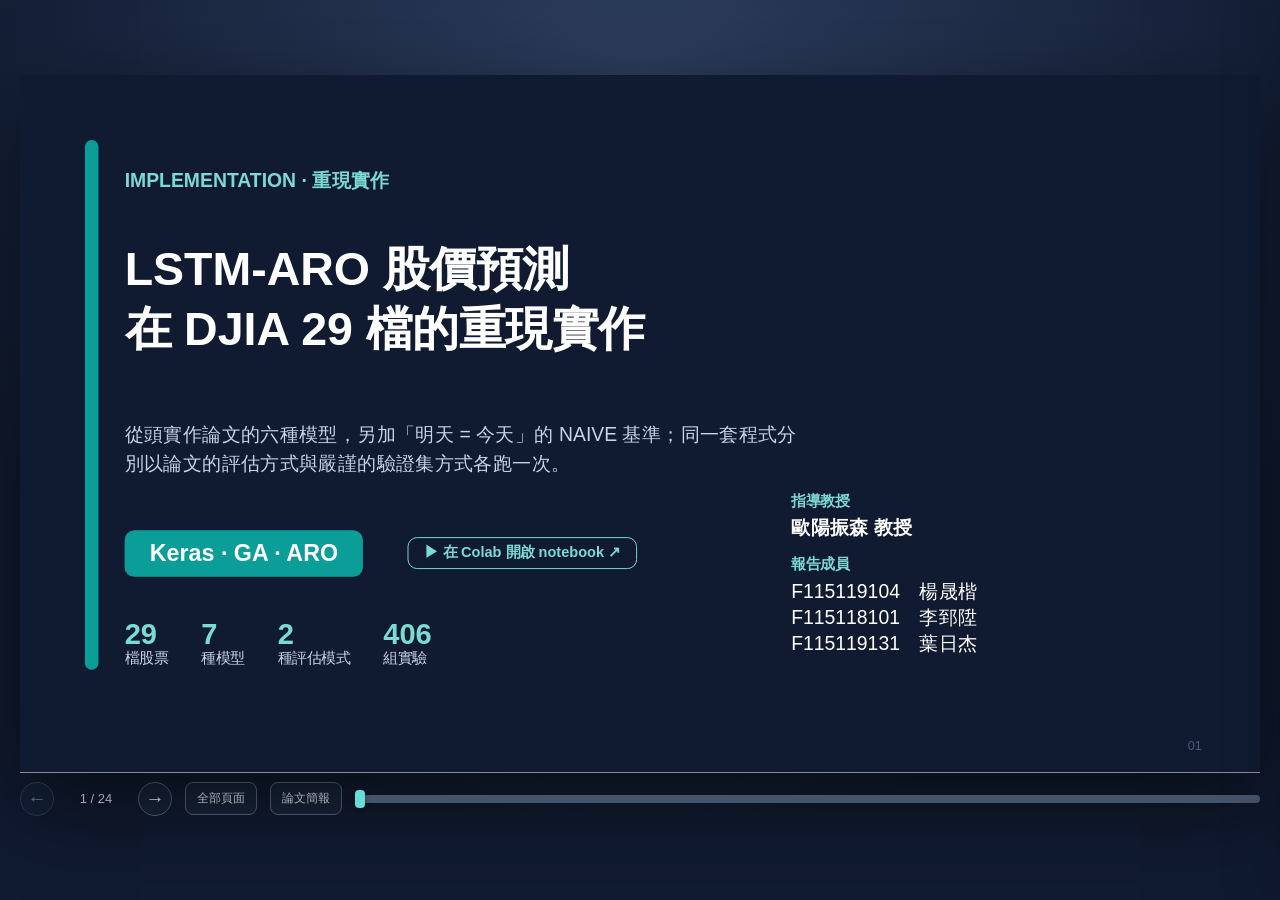
==== commit fe033931: "docs: split implementation results into paper/validation sections and add Colab link - Restructure r" ====
--- a/docs/implementation.html
+++ b/docs/implementation.html
@@ -19,8 +19,8 @@
         <div class="slide-loading" id="loading">載入簡報中…</div>
       </div>
       <div class="toolbar">
-        <div class="pager"><button id="prevBtn" aria-label="上一頁" title="上一頁（←）">←</button><span id="pageLabel">1 / 21</span><button id="nextBtn" aria-label="下一頁" title="下一頁（→）">→</button><button id="overviewBtn" class="overview-trigger" type="button" title="顯示所有頁面">全部頁面</button><a class="overview-trigger" href="index.html" title="回到論文簡報" style="text-decoration:none">論文簡報</a></div>
-        <div class="progress" id="progressTrack" role="slider" tabindex="0" aria-label="選擇投影片" aria-valuemin="1" aria-valuemax="21" aria-valuenow="1" title="點擊跳到指定頁面"><div id="progressBar"></div><span id="progressThumb"></span></div>
+        <div class="pager"><button id="prevBtn" aria-label="上一頁" title="上一頁（←）">←</button><span id="pageLabel">1 / 24</span><button id="nextBtn" aria-label="下一頁" title="下一頁（→）">→</button><button id="overviewBtn" class="overview-trigger" type="button" title="顯示所有頁面">全部頁面</button><a class="overview-trigger" href="index.html" title="回到論文簡報" style="text-decoration:none">論文簡報</a></div>
+        <div class="progress" id="progressTrack" role="slider" tabindex="0" aria-label="選擇投影片" aria-valuemin="1" aria-valuemax="24" aria-valuenow="1" title="點擊跳到指定頁面"><div id="progressBar"></div><span id="progressThumb"></span></div>
       </div>
     </div>
   </main>
@@ -30,7 +30,7 @@
     <div class="drawer-tabs" role="tablist"><button data-tab="explain" class="active" role="tab" aria-selected="true">概念拆解</button><button data-tab="code" role="tab" aria-selected="false">程式碼</button><button data-tab="widget" role="tab" aria-selected="false">動態演算</button><button data-tab="source" role="tab" aria-selected="false">來源</button></div>
     <div id="drawerBody" class="drawer-body"></div>
   </aside>
-  <div id="overview" class="overview" hidden><div class="overview-panel"><div class="overview-head"><h2>全部 21 頁</h2><button id="closeOverview" aria-label="關閉頁面總覽">×</button></div><div id="overviewGrid" class="overview-grid"></div></div></div>
+  <div id="overview" class="overview" hidden><div class="overview-panel"><div class="overview-head"><h2>全部 24 頁</h2><button id="closeOverview" aria-label="關閉頁面總覽">×</button></div><div id="overviewGrid" class="overview-grid"></div></div></div>
   <script src="impl-code.js" defer></script>
   <script src="impl-glossary.js" defer></script>
   <script src="impl.js" defer></script>
--- a/docs/impl.css
+++ b/docs/impl.css
@@ -104,6 +104,8 @@
 .impl-cover-title{position:absolute;left:108px;top:170px;margin:0;color:#fff;font-size:48px;line-height:1.3;font-weight:750}
 .impl-cover-sub{position:absolute;left:108px;top:356px;margin:0;color:#c8d4e6;font-size:var(--fs-body);line-height:1.5;width:700px}
 .impl-cover-pill{position:absolute;left:108px;top:470px;padding:10px 26px;border-radius:10px;background:#0b9d98;color:#fff;font-size:24px;font-weight:750}
+.impl-cover-colab{position:absolute;left:400px;top:477px;padding:6px 16px;border:1.5px solid #7bdbd3;border-radius:10px;color:#7bdbd3;font-size:var(--fs-label);font-weight:700;text-decoration:none;white-space:nowrap}
+.impl-cover-colab:hover,.impl-cover-colab:focus-visible{background:#7bdbd3;color:#101a30}
 .impl-cover-stats{position:absolute;left:108px;top:560px;display:flex;gap:34px;color:#c8d4e6;font-size:var(--fs-label)}
 .impl-cover-stats b{display:block;color:#7bdbd3;font-size:30px;line-height:1.1;font-variant-numeric:tabular-nums}
 .impl-cover-team{position:absolute;left:796px;top:430px;color:#fff;font-size:var(--fs-body);line-height:1.35}
@@ -127,3 +129,12 @@
 .gl-table td{vertical-align:top;font-size:13px;line-height:1.45}
 .gl-table td:first-child{white-space:nowrap;width:1%}
 .gl-local{display:block;color:#9a7414;font-size:11px;margin-top:2px}
+
+/* 逐檔 small multiples（Learning Lab 動態演算） */
+.lab-mini-grid{display:grid;grid-template-columns:repeat(4,1fr);gap:14px 10px}
+.lab-mini-grid .mini{display:flex;flex-direction:column;height:150px;min-width:0}
+.mini-plot{flex:1;display:flex;align-items:flex-end;gap:4px;padding-top:4px;border-bottom:1.5px solid #cbd7e6}
+.mini-col{flex:1;height:100%;display:flex;flex-direction:column;justify-content:flex-end;align-items:center;min-width:0}
+.mini-col i{display:block;width:100%;border-radius:3px 3px 0 0}
+.mini-col em{font-style:normal;font-size:10.5px;font-weight:700;color:#20314e;white-space:nowrap;margin-bottom:2px;font-variant-numeric:tabular-nums}
+.mini b{text-align:center;font-size:13px;color:#20314e;margin-top:4px}
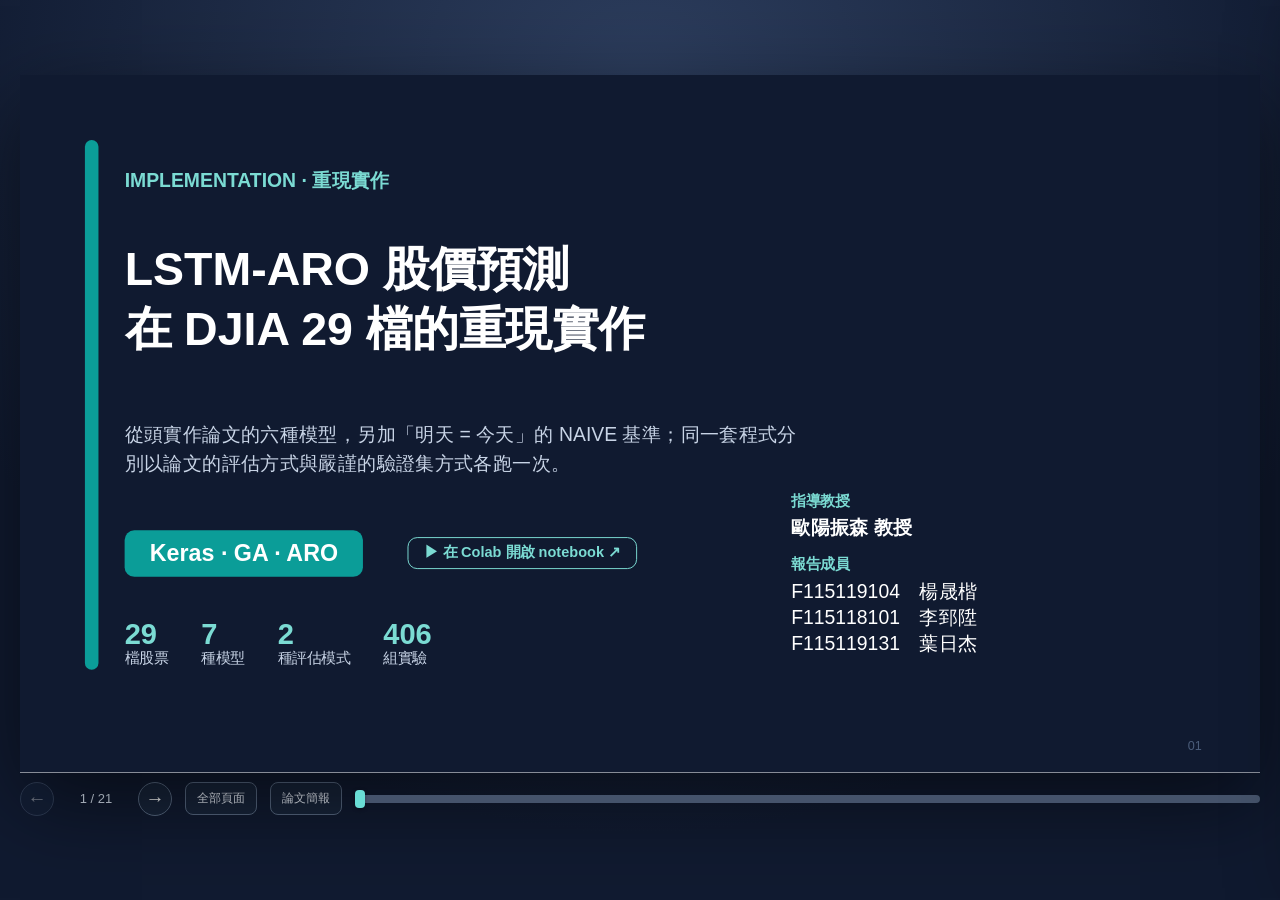
==== commit e06583b8: "docs: reorganize implementation results around Q1–Q3 and polish slide layout - Merge duplicated pape" ====
--- a/docs/implementation.html
+++ b/docs/implementation.html
@@ -19,8 +19,8 @@
         <div class="slide-loading" id="loading">載入簡報中…</div>
       </div>
       <div class="toolbar">
-        <div class="pager"><button id="prevBtn" aria-label="上一頁" title="上一頁（←）">←</button><span id="pageLabel">1 / 24</span><button id="nextBtn" aria-label="下一頁" title="下一頁（→）">→</button><button id="overviewBtn" class="overview-trigger" type="button" title="顯示所有頁面">全部頁面</button><a class="overview-trigger" href="index.html" title="回到論文簡報" style="text-decoration:none">論文簡報</a></div>
-        <div class="progress" id="progressTrack" role="slider" tabindex="0" aria-label="選擇投影片" aria-valuemin="1" aria-valuemax="24" aria-valuenow="1" title="點擊跳到指定頁面"><div id="progressBar"></div><span id="progressThumb"></span></div>
+        <div class="pager"><button id="prevBtn" aria-label="上一頁" title="上一頁（←）">←</button><span id="pageLabel">1 / 21</span><button id="nextBtn" aria-label="下一頁" title="下一頁（→）">→</button><button id="overviewBtn" class="overview-trigger" type="button" title="顯示所有頁面">全部頁面</button><a class="overview-trigger" href="index.html" title="回到論文簡報" style="text-decoration:none">論文簡報</a></div>
+        <div class="progress" id="progressTrack" role="slider" tabindex="0" aria-label="選擇投影片" aria-valuemin="1" aria-valuemax="21" aria-valuenow="1" title="點擊跳到指定頁面"><div id="progressBar"></div><span id="progressThumb"></span></div>
       </div>
     </div>
   </main>
@@ -30,7 +30,7 @@
     <div class="drawer-tabs" role="tablist"><button data-tab="explain" class="active" role="tab" aria-selected="true">概念拆解</button><button data-tab="code" role="tab" aria-selected="false">程式碼</button><button data-tab="widget" role="tab" aria-selected="false">動態演算</button><button data-tab="source" role="tab" aria-selected="false">來源</button></div>
     <div id="drawerBody" class="drawer-body"></div>
   </aside>
-  <div id="overview" class="overview" hidden><div class="overview-panel"><div class="overview-head"><h2>全部 24 頁</h2><button id="closeOverview" aria-label="關閉頁面總覽">×</button></div><div id="overviewGrid" class="overview-grid"></div></div></div>
+  <div id="overview" class="overview" hidden><div class="overview-panel"><div class="overview-head"><h2>全部 21 頁</h2><button id="closeOverview" aria-label="關閉頁面總覽">×</button></div><div id="overviewGrid" class="overview-grid"></div></div></div>
   <script src="impl-code.js" defer></script>
   <script src="impl-glossary.js" defer></script>
   <script src="impl.js" defer></script>
--- a/docs/layout.css
+++ b/docs/layout.css
@@ -1,6 +1,6 @@
 html,body{width:100%;height:100%;overflow:hidden}
-.workspace{height:100dvh;min-height:0;display:flex;align-items:center;justify-content:center;padding:10px 20px;overflow:hidden}
-.presentation{width:min(100%,1500px,calc((100dvh - 72px)*16/9));max-width:100%;min-width:0;display:flex;flex-direction:column}
+.workspace{height:100vh;height:100dvh;min-height:0;display:flex;align-items:center;justify-content:center;padding:10px 20px;overflow:hidden}
+.presentation{width:min(100%,calc((100vh - 72px)*16/9));width:min(100%,calc((100dvh - 72px)*16/9));max-width:100%;min-width:0;display:flex;flex-direction:column}
 .slide-frame{flex:none}
 .slide-item.text{line-height:1.22}
 .slide-item.interactive:hover{filter:none}
@@ -127,7 +127,7 @@
 .lr-option strong{font-size:16px}
 @media(max-width:700px){.discrete-widget .lesson-stage{position:static}.lr-candidate-table>div{grid-template-columns:1fr}}
 @media(max-width:700px){.drawer,.drawer.wide{width:100vw}.lesson-box.has-chart{display:block}.lesson-stage{position:sticky;top:-18px;padding:6px 0 10px;margin-bottom:18px;border-bottom:1px solid #e4eaf2}.lesson-box.builder-layout .lesson-stage{position:static}.lesson-stage .formula-display{font-size:14px}.lesson-chart{margin-top:5px}.lesson-chart svg{max-height:165px}}
-@media(max-width:700px){.workspace{min-height:0;padding:8px;align-items:center}.presentation{width:min(100%,calc((100dvh - 61px)*16/9))}.toolbar{height:45px;gap:7px}.pager{gap:4px}.pager button:not(.overview-trigger){height:28px;width:28px;font-size:16px}.pager span{font-size:11px;min-width:50px}.pager .overview-trigger{font-size:10px;padding:6px;margin-left:2px}.learn-button{font-size:10px;padding:7px 8px}}
+@media(max-width:700px){.workspace{min-height:0;padding:8px;align-items:center}.presentation{width:min(100%,calc((100vh - 61px)*16/9));width:min(100%,calc((100dvh - 61px)*16/9))}.toolbar{height:45px;gap:7px}.pager{gap:4px}.pager button:not(.overview-trigger){height:28px;width:28px;font-size:16px}.pager span{font-size:11px;min-width:50px}.pager .overview-trigger{font-size:10px;padding:6px;margin-left:2px}.learn-button{font-size:10px;padding:7px 8px}}
 /* Specialized Slide Widget Styles */
 .widget-card{background:#fff;border:1px solid #dce4ee;border-radius:10px;padding:14px;box-shadow:0 2px 6px #0000000a}
 .dual-loop-container{display:flex;flex-direction:column;gap:8px;margin-bottom:16px}
--- a/docs/impl.css
+++ b/docs/impl.css
@@ -1,6 +1,7 @@
 /* 實作簡報（implementation.html）專用樣式。外框、工具列、進度條、Learning Lab 抽屜沿用 styles.css / layout.css / native-slides.css。
    所有尺寸都是 1280×720 畫布上的 px。 */
-.impl-body{position:absolute;left:60px;top:150px;width:1160px;height:520px}
+.impl-body{position:absolute;left:60px;top:150px;width:1160px;height:520px;display:flex;flex-direction:column;justify-content:center}
+.impl-body>*{flex-shrink:0}
 .impl-body.tall{top:132px;height:540px}
 .impl-rule{position:absolute;left:60px;top:684px;width:1160px;height:1.5px;background:#dfe6f0}
 .impl-source{position:absolute;left:60px;bottom:14px;margin:0;color:#60708a;font-size:var(--fs-footnote)}
@@ -10,11 +11,14 @@
 .grid2{display:grid;grid-template-columns:1fr 1fr;gap:18px}
 .grid3{display:grid;grid-template-columns:repeat(3,1fr);gap:18px}
 .grid4{display:grid;grid-template-columns:repeat(4,1fr);gap:16px}
+.row>.col>.native-card{flex:1}
+.row>.col>.native-card,.row>.native-card{display:flex;flex-direction:column;justify-content:center;align-items:flex-start}
 .f1{flex:1}.f2{flex:2}.f13{flex:1.3}.f15{flex:1.5}
 .native-card.interactive,.seq.interactive,.code-panel.interactive,.impl-table.interactive,.impl-chart.interactive,.impl-strip.interactive{cursor:pointer}
-.native-card.interactive:hover,.seq.interactive:hover,.code-panel.interactive:hover,.impl-table.interactive:hover,.impl-chart.interactive:hover,.impl-strip.interactive:hover{box-shadow:0 0 0 3px #0b9d9833}
+.native-card.interactive:hover,.seq.interactive:hover,.code-panel.interactive:hover,.impl-table.interactive:hover,.impl-chart.interactive:hover,.impl-strip.interactive:hover{box-shadow:0 0 0 2px #0b9d9812}
+.interactive *:hover{box-shadow:none}
 .interactive:focus-visible{outline:3px solid #f39a42;outline-offset:2px}
-.native-card .tag{display:inline-block;font-size:var(--fs-label);font-weight:750;padding:2px 10px;border-radius:20px;background:#e9f7f5;color:#087e79;margin-bottom:8px}
+.native-card .tag{display:inline-block;font-size:16px;font-weight:750;padding:2px 10px;border-radius:20px;background:#e9f7f5;color:#087e79;margin-bottom:8px}
 .native-card .tag.red{background:#fdeeee;color:#c2434a}.native-card .tag.gold{background:#fff5dc;color:#9a7414}
 .native-card .tag.blue{background:#ebf1fc;color:#2f5fb5}.native-card .tag.purple{background:#f3edfb;color:#7448b4}
 .native-card p+p{margin-top:6px}
@@ -28,8 +32,8 @@
 
 /* 程式碼面板 */
 .code-panel{background:#101a30;border-radius:14px;padding:14px 18px 12px;color:#dbe5f3;min-width:0;overflow:hidden;position:relative}
-.code-panel .code-name{display:flex;justify-content:space-between;align-items:center;font-size:var(--fs-label);color:#7bdbd3;font-weight:750;margin-bottom:8px;letter-spacing:.02em}
-.code-panel .code-name small{color:#8a9bb5;font-weight:500;font-size:13px}
+.code-panel .code-name{display:flex;justify-content:space-between;align-items:center;font-size:17px;color:#7bdbd3;font-weight:750;margin-bottom:8px;letter-spacing:.02em}
+.code-panel .code-name small{color:#8a9bb5;font-weight:500;font-size:15px}
 .code-panel pre,.drawer-code pre{margin:0;font-family:Consolas,"Cascadia Mono","SFMono-Regular",Menlo,monospace;font-size:13.5px;line-height:1.5;white-space:pre;tab-size:4}
 .code-panel pre{overflow:hidden}
 .tok-k{color:#ff9fb8}.tok-s{color:#a5e3a0}.tok-c{color:#8a9bb5;font-style:italic}.tok-n{color:#f8c57a}.tok-f{color:#8ecbff}.tok-b{color:#c7b0ff}
@@ -50,9 +54,9 @@
 /* 模型層序列 */
 .seq{display:flex;align-items:center;gap:8px;background:#fff;border:1.5px solid #dfe6f0;border-radius:14px;padding:12px 16px;min-width:0}
 .seq-name{width:118px;flex:none;font-size:var(--fs-heading);font-weight:800;color:#20314e;line-height:1.1}
-.seq-name small{display:block;font-size:13px;font-weight:500;color:#60708a;margin-top:4px}
-.layer{flex:none;display:grid;place-items:center;text-align:center;min-width:92px;padding:7px 10px;border:2px solid #cbd7e6;border-radius:11px;background:#fff;color:#20314e;font-size:var(--fs-label);font-weight:750;line-height:1.2}
-.layer small{display:block;font-size:12px;font-weight:500;color:#60708a;margin-top:2px;font-family:Consolas,monospace}
+.seq-name small{display:block;font-size:15px;font-weight:500;color:#60708a;margin-top:4px}
+.layer{flex:none;display:grid;place-items:center;text-align:center;min-width:92px;padding:7px 10px;border:2px solid #cbd7e6;border-radius:11px;background:#fff;color:#20314e;font-size:17px;font-weight:750;line-height:1.2}
+.layer small{display:block;font-size:13.5px;font-weight:500;color:#60708a;margin-top:2px;font-family:Consolas,monospace}
 .layer.in{border-color:#94a3b8;background:#f4f7fb}
 .layer.lstm{border-color:#4777cb;background:#f2f6ff;color:#2f5fb5}
 .layer.dense{border-color:#c99a27;background:#fffbea;color:#8a6610}
@@ -61,7 +65,7 @@
 .layer.out{border-color:#4c9b68;background:#f1fbf4;color:#2f7d4c}
 .layer.naive{border-color:#8b62c6;background:#f6efff;color:#7448b4}
 .seq .arr{color:#0b9d98;font-weight:800;font-size:18px;flex:none}
-.seq .params{margin-left:auto;flex:none;text-align:right;font-size:13px;color:#60708a;line-height:1.3}
+.seq .params{margin-left:auto;flex:none;text-align:right;font-size:15px;color:#60708a;line-height:1.3}
 .seq .params b{display:block;font-size:var(--fs-secondary);color:#20314e;font-variant-numeric:tabular-nums}
 .seq.search{border-color:#0b9d98;background:#f4fbfa}
 
@@ -69,34 +73,37 @@
 .impl-table{background:#fff;border:1.5px solid #dfe6f0;border-radius:14px;overflow:hidden}
 .impl-table table{border-collapse:collapse;width:100%;font-size:var(--fs-secondary);line-height:1.3}
 .impl-table th,.impl-table td{padding:9px 14px;border-bottom:1px solid #e6ecf4;text-align:left;vertical-align:middle}
-.impl-table th{background:#eef3f9;color:#20314e;font-size:var(--fs-label);font-weight:800}
+.impl-table th{background:#eef3f9;color:#20314e;font-size:16px;font-weight:800}
 .impl-table tr:last-child td{border-bottom:0}
 .impl-table td.r,.impl-table th.r{text-align:right;font-variant-numeric:tabular-nums}
 .impl-table tr.hl td{background:#e9f7f5;font-weight:700}
 .impl-table .good{color:#087e79;font-weight:800}.impl-table .bad{color:#c2434a;font-weight:800}
-.impl-table.compact table{font-size:var(--fs-label)}
 .impl-table.compact th,.impl-table.compact td{padding:7px 12px}
+.impl-table.roomy th,.impl-table.roomy td{padding:13px 16px}
+.impl-table.fill{align-self:stretch}
+.impl-table.compact td:first-child{white-space:nowrap}
+.impl-table.fill table{height:100%}
 .mono{font-family:Consolas,"Cascadia Mono",monospace;font-size:.92em}
 
 /* 長條圖 */
 .impl-chart{background:#fff;border:1.5px solid #dfe6f0;border-radius:14px;padding:16px 22px}
-.legend{display:flex;gap:20px;font-size:var(--fs-label);color:#52637c;margin-bottom:10px}
+.legend{display:flex;gap:20px;font-size:17px;color:#52637c;margin-bottom:10px}
 .legend i{display:inline-block;width:14px;height:14px;border-radius:3px;vertical-align:-2px;margin-right:6px}
-.hbars{display:grid;gap:9px}
+.hbars{display:grid;gap:14px}
 .hbar{display:grid;grid-template-columns:112px 1fr;gap:12px;align-items:center}
-.hbar>span{font-weight:750;font-size:var(--fs-label);color:#20314e}
+.hbar>span{font-weight:750;font-size:17px;color:#20314e}
 .hbar .pair{display:grid;gap:3px;position:relative}
-.hbar .bar{height:17px;border-radius:4px;position:relative;min-width:2px}
+.hbar .bar{height:20px;border-radius:4px;position:relative;min-width:2px}
 .hbar .bar.p{background:#9fb0c8}.hbar .bar.v{background:#0b9d98}
-.hbar .bar em{position:absolute;left:calc(100% + 7px);top:50%;transform:translateY(-50%);font-style:normal;font-size:13px;font-weight:700;color:#20314e;white-space:nowrap}
+.hbar .bar em{position:absolute;left:calc(100% + 7px);top:50%;transform:translateY(-50%);font-style:normal;font-size:16px;font-weight:700;color:#20314e;white-space:nowrap}
 .ref-line{position:absolute;top:-4px;bottom:-4px;width:0;border-left:2px dashed #c2434a}
 
 /* 流程（程式架構） */
-.pipe{display:flex;align-items:stretch;gap:10px}
-.pipe .native-card{flex:1;padding:14px 16px}
-.pipe .native-card h2{font-size:var(--fs-secondary)}
-.pipe .native-card p{font-size:var(--fs-label)}
-.pipe .flow-arrow{font-size:24px}
+.pipe{display:flex;align-items:stretch;gap:6px}
+.pipe .native-card{flex:1;padding:13px 13px}
+.pipe .native-card h2{font-size:19px;white-space:nowrap}
+.pipe .native-card p{font-size:17px}
+.pipe .flow-arrow{font-size:20px}
 
 /* 封面 */
 .impl-cover-bar{position:absolute;left:67px;top:67px;width:14px;height:547px;border-radius:7px;background:#0b9d98}
@@ -105,7 +112,7 @@
 .impl-cover-sub{position:absolute;left:108px;top:356px;margin:0;color:#c8d4e6;font-size:var(--fs-body);line-height:1.5;width:700px}
 .impl-cover-pill{position:absolute;left:108px;top:470px;padding:10px 26px;border-radius:10px;background:#0b9d98;color:#fff;font-size:24px;font-weight:750}
 .impl-cover-colab{position:absolute;left:400px;top:477px;padding:6px 16px;border:1.5px solid #7bdbd3;border-radius:10px;color:#7bdbd3;font-size:var(--fs-label);font-weight:700;text-decoration:none;white-space:nowrap}
-.impl-cover-colab:hover,.impl-cover-colab:focus-visible{background:#7bdbd3;color:#101a30}
+.impl-cover-colab:hover,.impl-cover-colab:focus-visible{background:#7bdbd31a}
 .impl-cover-stats{position:absolute;left:108px;top:560px;display:flex;gap:34px;color:#c8d4e6;font-size:var(--fs-label)}
 .impl-cover-stats b{display:block;color:#7bdbd3;font-size:30px;line-height:1.1;font-variant-numeric:tabular-nums}
 .impl-cover-team{position:absolute;left:796px;top:430px;color:#fff;font-size:var(--fs-body);line-height:1.35}
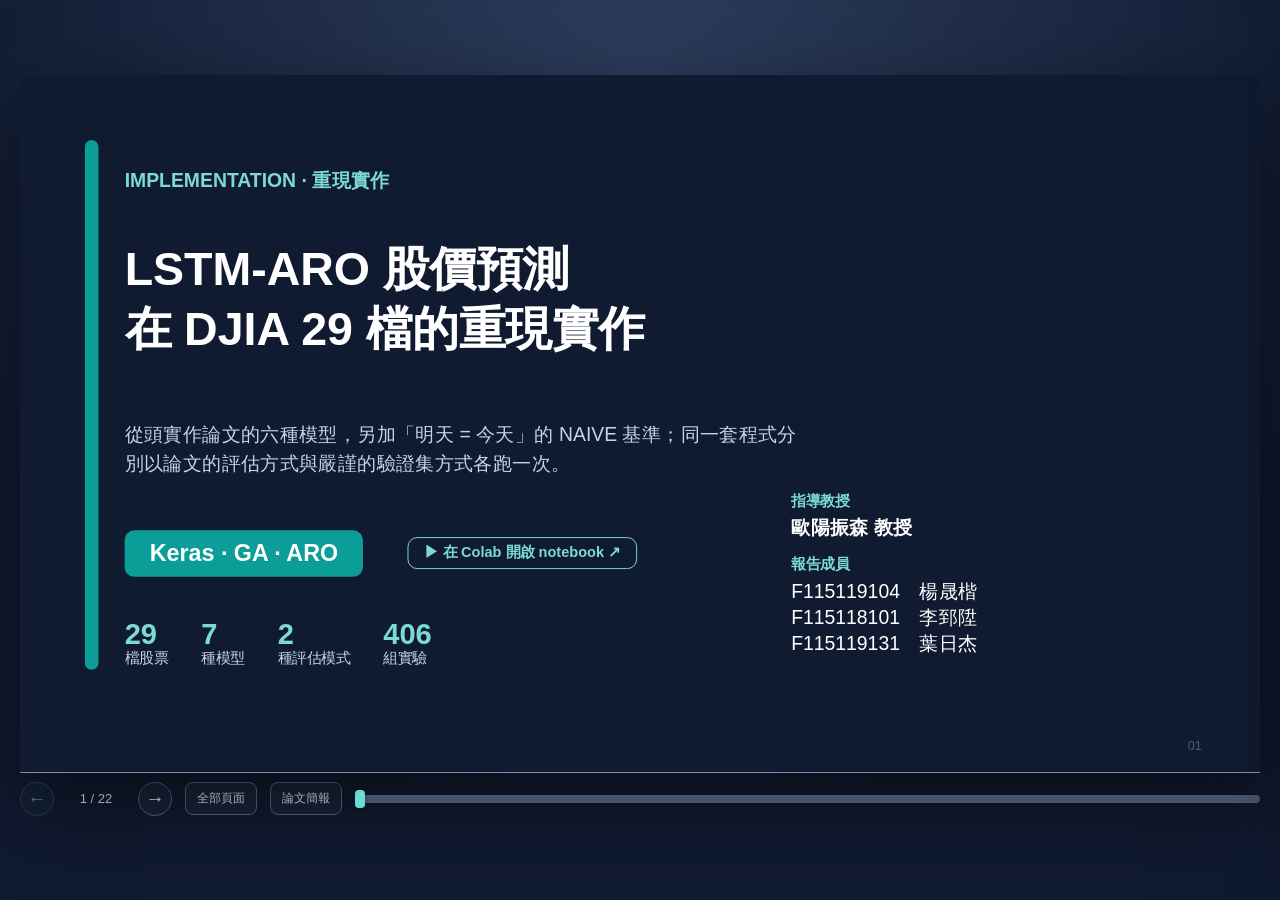
==== commit 6dc76bfd: "docs: add 15×15 search results and neutral ARO vs GA wording - Add validation-mode 15×15 GA/ARO resu" ====
--- a/docs/implementation.html
+++ b/docs/implementation.html
@@ -19,8 +19,8 @@
         <div class="slide-loading" id="loading">載入簡報中…</div>
       </div>
       <div class="toolbar">
-        <div class="pager"><button id="prevBtn" aria-label="上一頁" title="上一頁（←）">←</button><span id="pageLabel">1 / 21</span><button id="nextBtn" aria-label="下一頁" title="下一頁（→）">→</button><button id="overviewBtn" class="overview-trigger" type="button" title="顯示所有頁面">全部頁面</button><a class="overview-trigger" href="index.html" title="回到論文簡報" style="text-decoration:none">論文簡報</a></div>
-        <div class="progress" id="progressTrack" role="slider" tabindex="0" aria-label="選擇投影片" aria-valuemin="1" aria-valuemax="21" aria-valuenow="1" title="點擊跳到指定頁面"><div id="progressBar"></div><span id="progressThumb"></span></div>
+        <div class="pager"><button id="prevBtn" aria-label="上一頁" title="上一頁（←）">←</button><span id="pageLabel">1 / 22</span><button id="nextBtn" aria-label="下一頁" title="下一頁（→）">→</button><button id="overviewBtn" class="overview-trigger" type="button" title="顯示所有頁面">全部頁面</button><a class="overview-trigger" href="index.html" title="回到論文簡報" style="text-decoration:none">論文簡報</a></div>
+        <div class="progress" id="progressTrack" role="slider" tabindex="0" aria-label="選擇投影片" aria-valuemin="1" aria-valuemax="22" aria-valuenow="1" title="點擊跳到指定頁面"><div id="progressBar"></div><span id="progressThumb"></span></div>
       </div>
     </div>
   </main>
@@ -30,7 +30,7 @@
     <div class="drawer-tabs" role="tablist"><button data-tab="explain" class="active" role="tab" aria-selected="true">概念拆解</button><button data-tab="code" role="tab" aria-selected="false">程式碼</button><button data-tab="widget" role="tab" aria-selected="false">動態演算</button><button data-tab="source" role="tab" aria-selected="false">來源</button></div>
     <div id="drawerBody" class="drawer-body"></div>
   </aside>
-  <div id="overview" class="overview" hidden><div class="overview-panel"><div class="overview-head"><h2>全部 21 頁</h2><button id="closeOverview" aria-label="關閉頁面總覽">×</button></div><div id="overviewGrid" class="overview-grid"></div></div></div>
+  <div id="overview" class="overview" hidden><div class="overview-panel"><div class="overview-head"><h2>全部 22 頁</h2><button id="closeOverview" aria-label="關閉頁面總覽">×</button></div><div id="overviewGrid" class="overview-grid"></div></div></div>
   <script src="impl-code.js" defer></script>
   <script src="impl-glossary.js" defer></script>
   <script src="impl.js" defer></script>
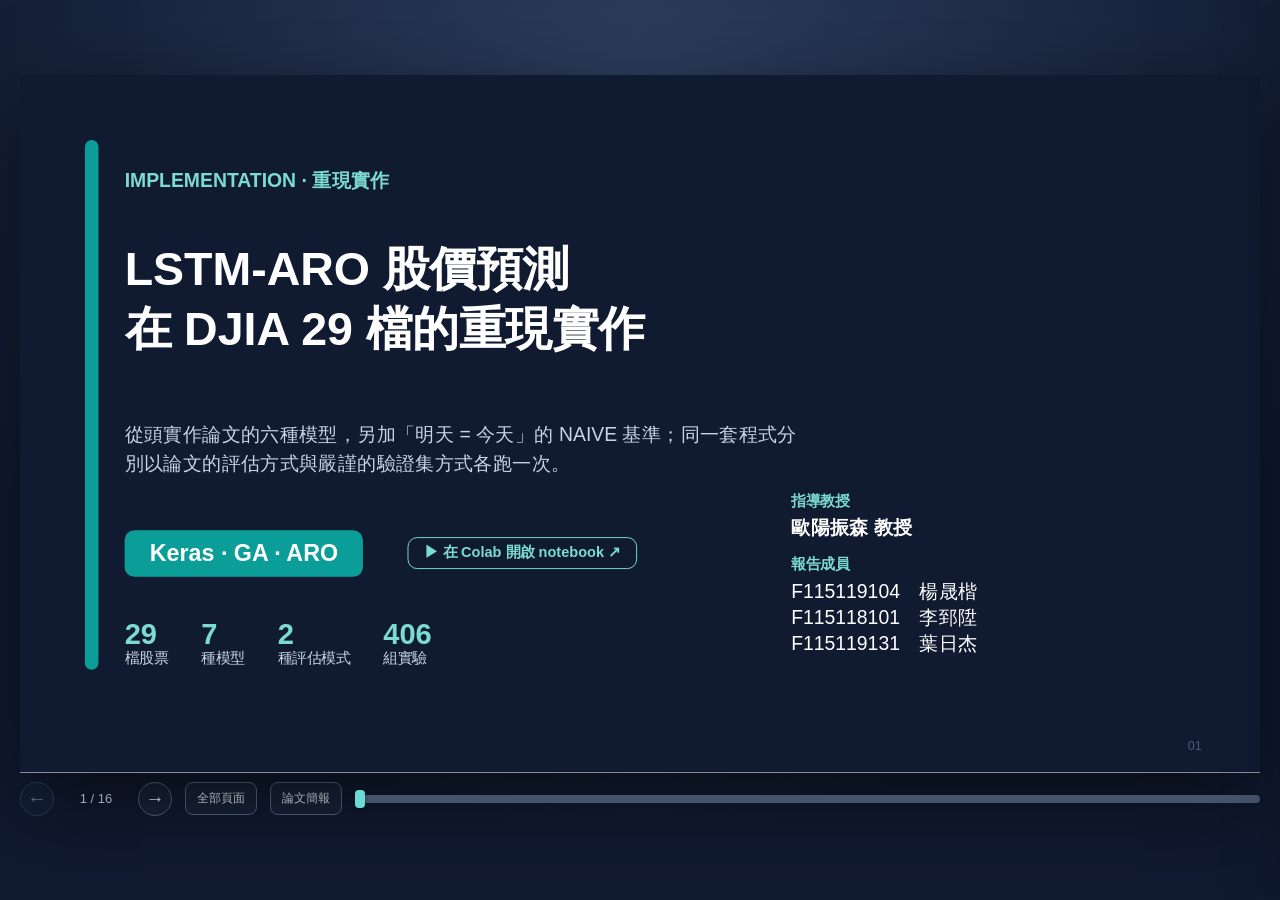
==== commit c03f1772: "docs: remove code from implementation slides and merge to 16 pages - Replace on-slide code panels wi" ====
--- a/docs/implementation.html
+++ b/docs/implementation.html
@@ -19,8 +19,8 @@
         <div class="slide-loading" id="loading">載入簡報中…</div>
       </div>
       <div class="toolbar">
-        <div class="pager"><button id="prevBtn" aria-label="上一頁" title="上一頁（←）">←</button><span id="pageLabel">1 / 22</span><button id="nextBtn" aria-label="下一頁" title="下一頁（→）">→</button><button id="overviewBtn" class="overview-trigger" type="button" title="顯示所有頁面">全部頁面</button><a class="overview-trigger" href="index.html" title="回到論文簡報" style="text-decoration:none">論文簡報</a></div>
-        <div class="progress" id="progressTrack" role="slider" tabindex="0" aria-label="選擇投影片" aria-valuemin="1" aria-valuemax="22" aria-valuenow="1" title="點擊跳到指定頁面"><div id="progressBar"></div><span id="progressThumb"></span></div>
+        <div class="pager"><button id="prevBtn" aria-label="上一頁" title="上一頁（←）">←</button><span id="pageLabel">1 / 16</span><button id="nextBtn" aria-label="下一頁" title="下一頁（→）">→</button><button id="overviewBtn" class="overview-trigger" type="button" title="顯示所有頁面">全部頁面</button><a class="overview-trigger" href="index.html" title="回到論文簡報" style="text-decoration:none">論文簡報</a></div>
+        <div class="progress" id="progressTrack" role="slider" tabindex="0" aria-label="選擇投影片" aria-valuemin="1" aria-valuemax="16" aria-valuenow="1" title="點擊跳到指定頁面"><div id="progressBar"></div><span id="progressThumb"></span></div>
       </div>
     </div>
   </main>
@@ -30,7 +30,7 @@
     <div class="drawer-tabs" role="tablist"><button data-tab="explain" class="active" role="tab" aria-selected="true">概念拆解</button><button data-tab="code" role="tab" aria-selected="false">程式碼</button><button data-tab="widget" role="tab" aria-selected="false">動態演算</button><button data-tab="source" role="tab" aria-selected="false">來源</button></div>
     <div id="drawerBody" class="drawer-body"></div>
   </aside>
-  <div id="overview" class="overview" hidden><div class="overview-panel"><div class="overview-head"><h2>全部 22 頁</h2><button id="closeOverview" aria-label="關閉頁面總覽">×</button></div><div id="overviewGrid" class="overview-grid"></div></div></div>
+  <div id="overview" class="overview" hidden><div class="overview-panel"><div class="overview-head"><h2>全部 16 頁</h2><button id="closeOverview" aria-label="關閉頁面總覽">×</button></div><div id="overviewGrid" class="overview-grid"></div></div></div>
   <script src="impl-code.js" defer></script>
   <script src="impl-glossary.js" defer></script>
   <script src="impl.js" defer></script>
--- a/docs/impl.css
+++ b/docs/impl.css
@@ -14,8 +14,8 @@
 .row>.col>.native-card{flex:1}
 .row>.col>.native-card,.row>.native-card{display:flex;flex-direction:column;justify-content:center;align-items:flex-start}
 .f1{flex:1}.f2{flex:2}.f13{flex:1.3}.f15{flex:1.5}
-.native-card.interactive,.seq.interactive,.code-panel.interactive,.impl-table.interactive,.impl-chart.interactive,.impl-strip.interactive{cursor:pointer}
-.native-card.interactive:hover,.seq.interactive:hover,.code-panel.interactive:hover,.impl-table.interactive:hover,.impl-chart.interactive:hover,.impl-strip.interactive:hover{box-shadow:0 0 0 2px #0b9d9812}
+.native-card.interactive,.seq.interactive,.impl-steps.interactive,.impl-table.interactive,.impl-chart.interactive,.impl-strip.interactive{cursor:pointer}
+.native-card.interactive:hover,.seq.interactive:hover,.impl-steps.interactive:hover,.impl-table.interactive:hover,.impl-chart.interactive:hover,.impl-strip.interactive:hover{box-shadow:0 0 0 2px #0b9d9812}
 .interactive *:hover{box-shadow:none}
 .interactive:focus-visible{outline:3px solid #f39a42;outline-offset:2px}
 .native-card .tag{display:inline-block;font-size:16px;font-weight:750;padding:2px 10px;border-radius:20px;background:#e9f7f5;color:#087e79;margin-bottom:8px}
@@ -30,14 +30,17 @@
 .impl-strip.gold{background:#fff5dc;color:#8a6610}.impl-strip.red{background:#fdeeee;color:#b23a40}
 .impl-strip.left{text-align:left;font-weight:500;color:#20314e}
 
-/* 程式碼面板 */
-.code-panel{background:#101a30;border-radius:14px;padding:14px 18px 12px;color:#dbe5f3;min-width:0;overflow:hidden;position:relative}
-.code-panel .code-name{display:flex;justify-content:space-between;align-items:center;font-size:17px;color:#7bdbd3;font-weight:750;margin-bottom:8px;letter-spacing:.02em}
-.code-panel .code-name small{color:#8a9bb5;font-weight:500;font-size:15px}
-.code-panel pre,.drawer-code pre{margin:0;font-family:Consolas,"Cascadia Mono","SFMono-Regular",Menlo,monospace;font-size:13.5px;line-height:1.5;white-space:pre;tab-size:4}
-.code-panel pre{overflow:hidden}
+/* 步驟面板（投影片上取代程式碼） */
+.impl-steps{background:#fff;border:1.5px solid #dfe6f0;border-radius:14px;padding:18px 24px;display:flex;flex-direction:column;justify-content:center;min-width:0}
+.impl-steps .steps-head{font-size:var(--fs-body);font-weight:800;color:#20314e;margin-bottom:14px}
+.impl-steps ol{list-style:none;margin:0;padding:0;counter-reset:st;display:flex;flex-direction:column;gap:16px}
+.impl-steps li{counter-increment:st;position:relative;padding-left:44px;font-size:var(--fs-body);line-height:1.4;color:#20314e}
+.impl-steps li::before{content:counter(st);position:absolute;left:0;top:0;width:30px;height:30px;border-radius:50%;background:#e9f7f5;color:#087e79;font-weight:800;font-size:16px;display:grid;place-items:center}
+
+/* 程式碼語法上色（抽屜） */
+.drawer-code pre{margin:0;font-family:Consolas,"Cascadia Mono","SFMono-Regular",Menlo,monospace;font-size:13.5px;line-height:1.5;white-space:pre;tab-size:4}
 .tok-k{color:#ff9fb8}.tok-s{color:#a5e3a0}.tok-c{color:#8a9bb5;font-style:italic}.tok-n{color:#f8c57a}.tok-f{color:#8ecbff}.tok-b{color:#c7b0ff}
-.code-panel mark,.drawer-code mark{background:#0b9d9840;color:inherit;border-radius:3px;padding:0 2px}
+.drawer-code mark{background:#0b9d9840;color:inherit;border-radius:3px;padding:0 2px}
 
 /* 抽屜內的完整程式碼 */
 .drawer-code{background:#101a30;color:#dbe5f3;border-radius:10px;padding:14px 16px;overflow:auto;margin:0 0 16px;max-height:none}
@@ -87,7 +90,7 @@
 
 /* 長條圖 */
 .impl-chart{background:#fff;border:1.5px solid #dfe6f0;border-radius:14px;padding:16px 22px}
-.legend{display:flex;gap:20px;font-size:17px;color:#52637c;margin-bottom:10px}
+.legend{display:flex;gap:20px;font-size:17px;color:#52637c;margin-bottom:14px}
 .legend i{display:inline-block;width:14px;height:14px;border-radius:3px;vertical-align:-2px;margin-right:6px}
 .hbars{display:grid;gap:14px}
 .hbar{display:grid;grid-template-columns:112px 1fr;gap:12px;align-items:center}
@@ -129,7 +132,7 @@
 
 /* 縮寫對照 */
 abbr.gl{text-decoration:none;border-bottom:1px dotted #7b8ba5;cursor:help}
-.code-panel abbr.gl{border-bottom-color:#56657f}
+.drawer-code abbr.gl{border-bottom-color:#56657f}
 .gl-table{margin:0 0 10px;background:#fff;border:1px solid #dfe6f0;border-radius:10px;padding:8px 12px}
 .gl-table summary{cursor:pointer;font-size:13px;font-weight:800;color:#087e79}
 .gl-table table{margin:8px 0 2px}
@@ -145,3 +148,26 @@
 .mini-col i{display:block;width:100%;border-radius:3px 3px 0 0}
 .mini-col em{font-style:normal;font-size:10.5px;font-weight:700;color:#20314e;white-space:nowrap;margin-bottom:2px;font-variant-numeric:tabular-nums}
 .mini b{text-align:center;font-size:13px;color:#20314e;margin-top:4px}
+
+/* 步驟面板：GA 用金色編號 */
+.impl-steps.gold li::before{background:#fff5dc;color:#8a6610}
+
+/* 資料切分時間軸（第 4 頁） */
+.impl-timeline{background:#fff;border:1.5px solid #dfe6f0;border-radius:14px;padding:20px 24px;display:flex;flex-direction:column;justify-content:center;gap:14px;min-width:0}
+.tl-head{font-size:var(--fs-body);font-weight:800;color:#20314e}
+.tl-row{display:flex;align-items:center;gap:12px}
+.tl-name{width:96px;flex:none;font-size:16px;font-weight:750;color:#20314e}
+.tl-bar{flex:1;display:flex;gap:3px;height:52px}
+.tl-bar i{display:grid;place-items:center;font-style:normal;font-size:15px;font-weight:750;border-radius:8px;text-align:center;line-height:1.2;padding:0 4px}
+.tl-fit{background:#eaf0fb;color:#2f5fb5;border:1.5px solid #9db6e3}
+.tl-val{background:#e9f7f5;color:#087e79;border:1.5px solid #0b9d98}
+.tl-test{background:#fdeeee;color:#b23a40;border:1.5px solid #e0898d}
+.tl-final{background:#20314e;color:#fff;border:1.5px solid #20314e}
+.tl-scale{flex:1;display:flex;gap:3px;font-size:14px;color:#60708a;margin-top:-6px}
+.tl-scale span{border-top:1.5px solid #cbd7e6;padding-top:4px;text-align:center}
+.tl-notes{margin:4px 0 0;padding-left:1.15em;font-size:var(--fs-secondary);line-height:1.5;color:#20314e}
+
+/* 模型總覽頁：列高壓縮，騰出底部說明列 */
+.seq-compact .seq{padding:8px 16px}
+.seq-compact .layer{padding:5px 10px}
+.seq-compact .impl-strip{font-size:17px;padding:10px 14px}
